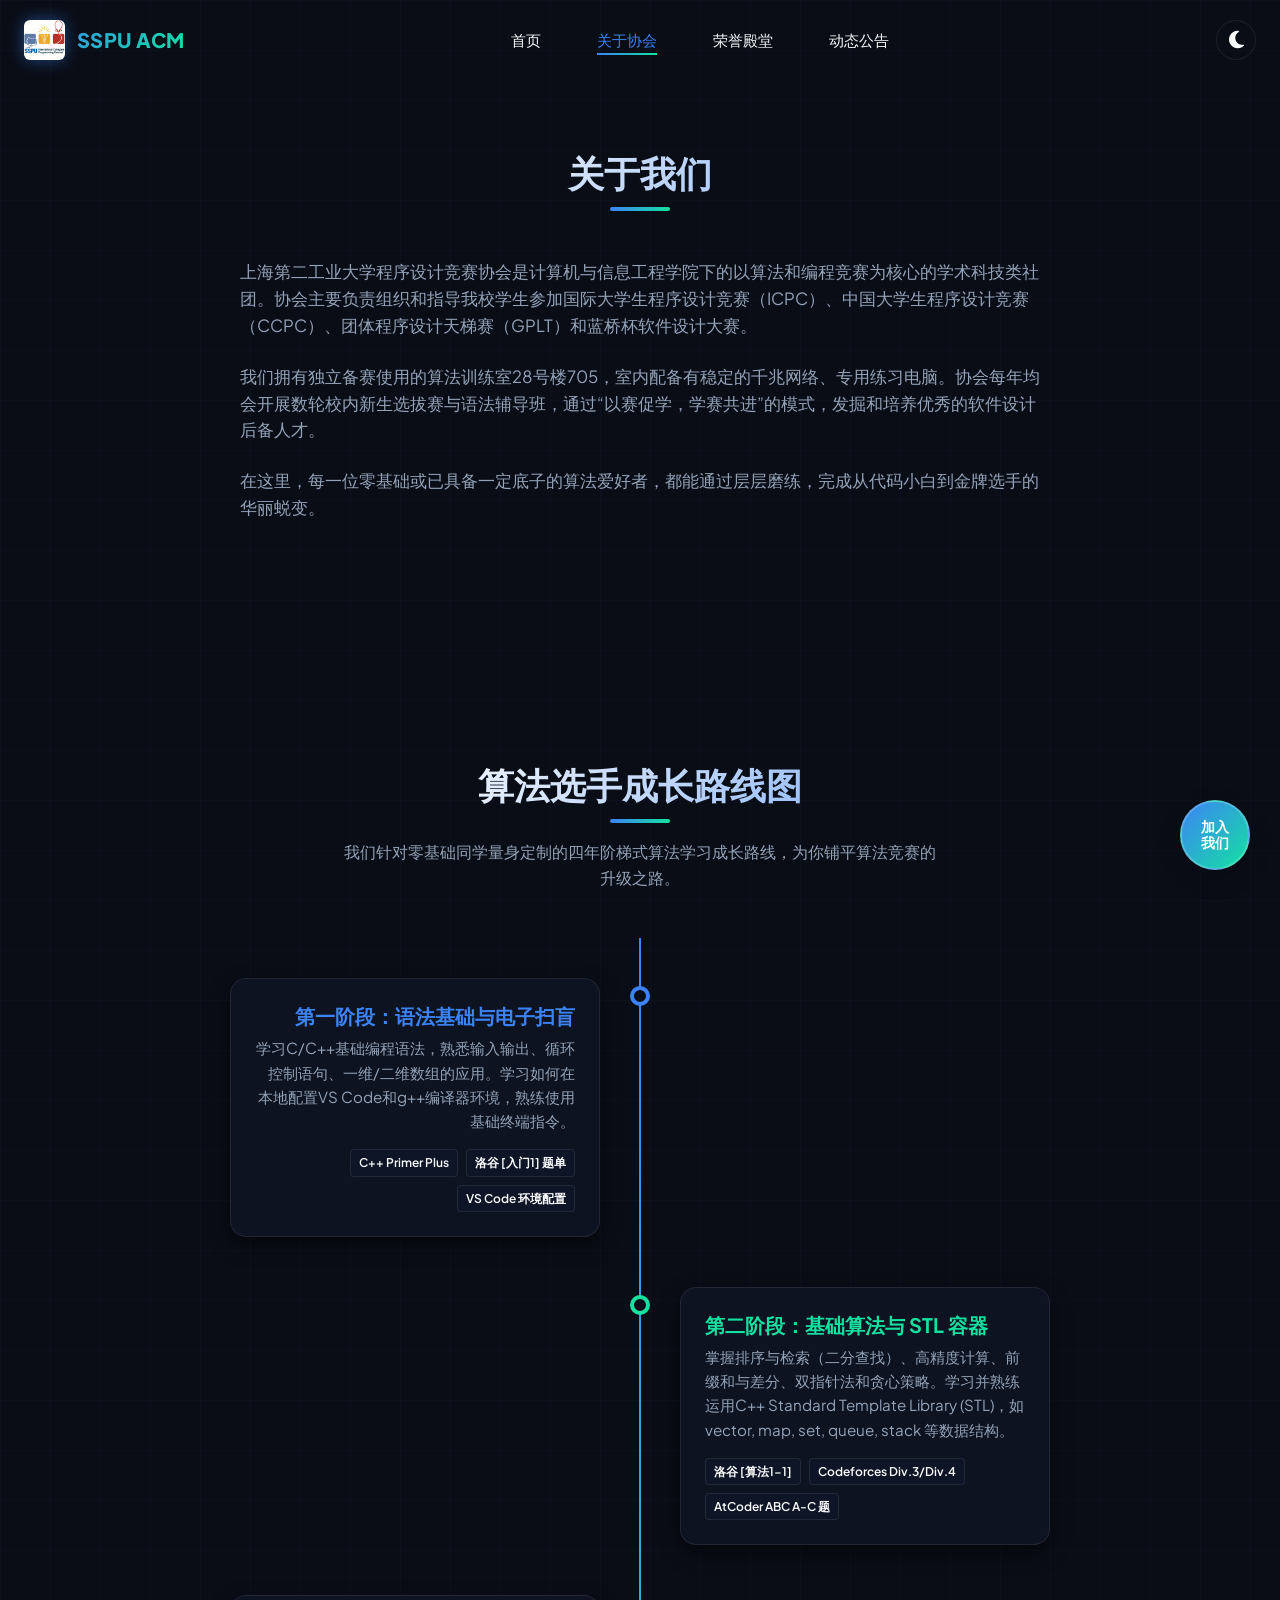
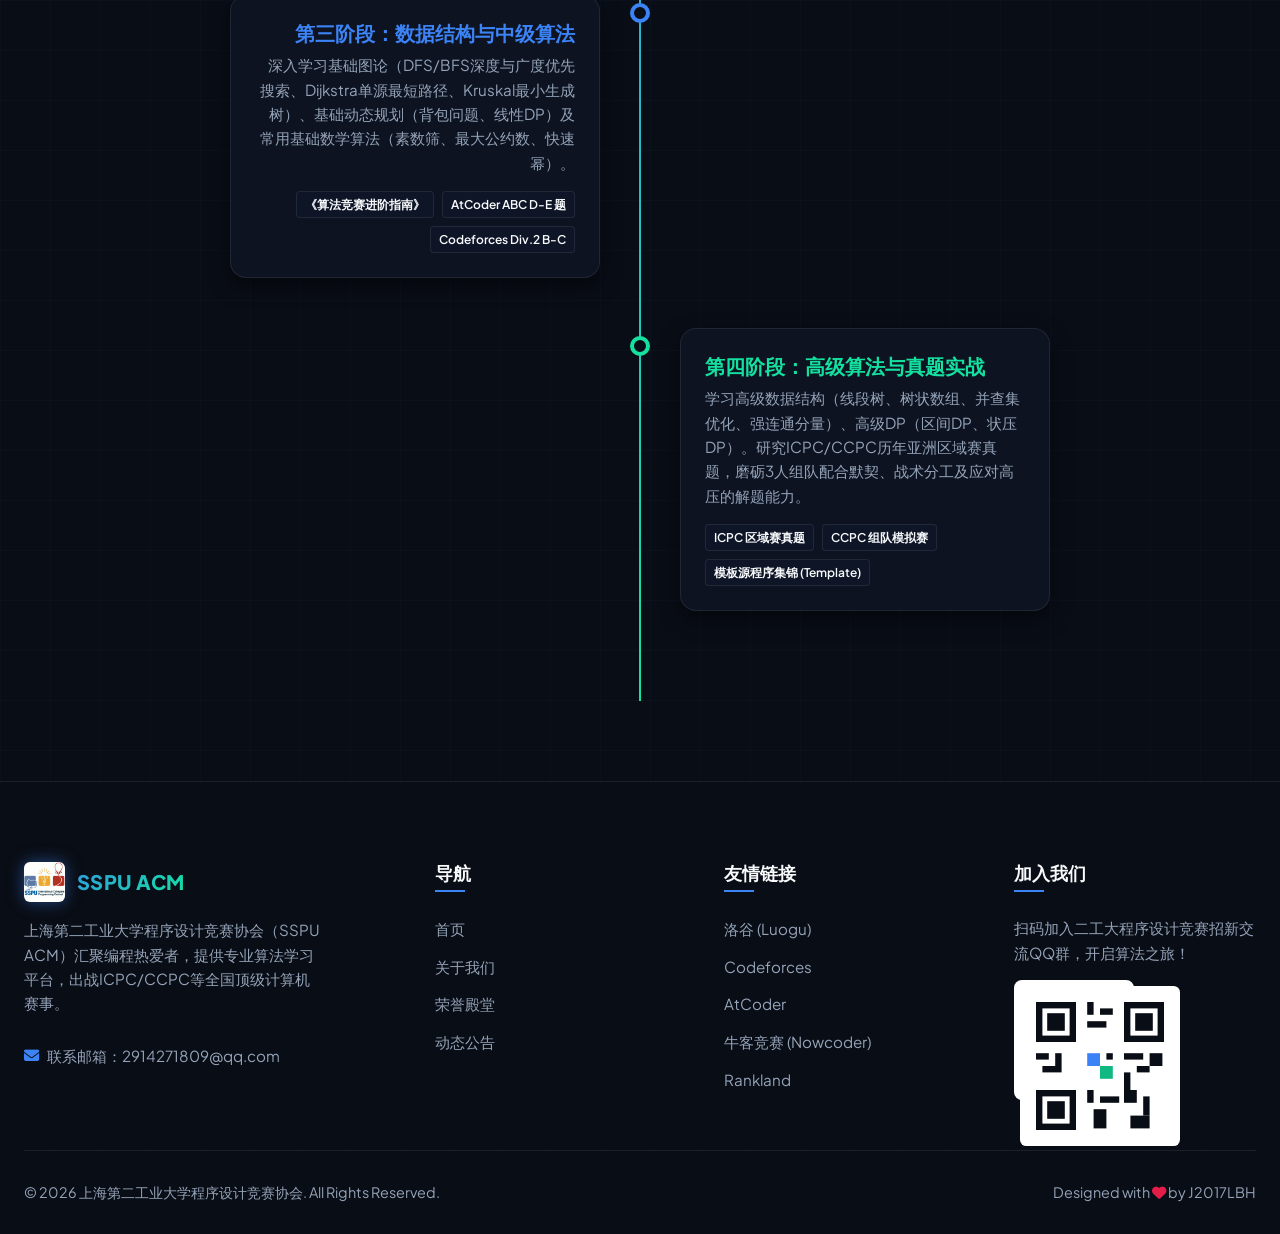
==== about.html @ 91936804 "feat: initial commit of SSPU ACM Website" ====
<!DOCTYPE html>
<html lang="zh-CN" data-theme="dark">
<head>
    <meta charset="UTF-8">
    <meta name="viewport" content="width=device-width, initial-scale=1.0">
    <meta name="description" content="关于上海第二工业大学程序设计竞赛协会 - 了解我们的师资力量、实验室环境和面向零基础新生的算法成长路线图。">
    <title>关于协会 - 上海第二工业大学程序设计竞赛协会</title>
    <!-- Stylesheets -->
    <link rel="stylesheet" href="css/style.css">
    <!-- Font Awesome Icons -->
    <link rel="stylesheet" href="https://cdn.bootcdn.net/ajax/libs/font-awesome/6.4.0/css/all.min.css">
</head>
<body>

    <!-- Header navigation injected by components.js -->
    <div id="header-placeholder"></div>

    <!-- 1. Association Introduction Section -->
    <section class="about-section" id="about-intro">
        <div class="container">
            <h2 class="section-title">关于我们</h2>
            <div class="about-intro-text" style="max-width: 800px; margin: 0 auto 80px; text-align: left;">
                <p>上海第二工业大学程序设计竞赛协会是计算机与信息工程学院下的以算法和编程竞赛为核心的学术科技类社团。协会主要负责组织和指导我校学生参加国际大学生程序设计竞赛（ICPC）、中国大学生程序设计竞赛（CCPC）、团体程序设计天梯赛（GPLT）和蓝桥杯软件设计大赛。</p>
                <p>我们拥有独立备赛使用的算法训练室28号楼705，室内配备有稳定的千兆网络、专用练习电脑。协会每年均会开展数轮校内新生选拔赛与语法辅导班，通过“以赛促学，学赛共进”的模式，发掘和培养优秀的软件设计后备人才。</p>
                <p>在这里，每一位零基础或已具备一定底子的算法爱好者，都能通过层层磨练，完成从代码小白到金牌选手的华丽蜕变。</p>
            </div>
        </div>
    </section>

    <!-- 2. Interactive Learning Roadmap Section -->
    <section class="roadmap-section" id="roadmap">
        <div class="container">
            <h2 class="section-title">算法选手成长路线图</h2>
            <p style="text-align: center; color: var(--text-muted); max-width: 600px; margin: -2rem auto 3rem;">我们针对零基础同学量身定制的四年阶梯式算法学习成长路线，为你铺平算法竞赛的升级之路。</p>
            
            <div class="roadmap-timeline">
                <!-- Stage 1 -->
                <div class="timeline-item">
                    <div class="timeline-dot"></div>
                    <div class="timeline-content">
                        <h3>第一阶段：语法基础与电子扫盲</h3>
                        <p>学习C/C++基础编程语法，熟悉输入输出、循环控制语句、一维/二维数组的应用。学习如何在本地配置VS Code和g++编译器环境，熟练使用基础终端指令。</p>
                        <div class="timeline-resources">
                            <span class="resource-tag">C++ Primer Plus</span>
                            <span class="resource-tag">洛谷 [入门1] 题单</span>
                            <span class="resource-tag">VS Code 环境配置</span>
                        </div>
                    </div>
                </div>
                
                <!-- Stage 2 -->
                <div class="timeline-item">
                    <div class="timeline-dot"></div>
                    <div class="timeline-content">
                        <h3>第二阶段：基础算法与 STL 容器</h3>
                        <p>掌握排序与检索（二分查找）、高精度计算、前缀和与差分、双指针法和贪心策略。学习并熟练运用C++ Standard Template Library (STL)，如 vector, map, set, queue, stack 等数据结构。</p>
                        <div class="timeline-resources">
                            <span class="resource-tag">洛谷 [算法1-1]</span>
                            <span class="resource-tag">Codeforces Div.3/Div.4</span>
                            <span class="resource-tag">AtCoder ABC A-C 题</span>
                        </div>
                    </div>
                </div>
                
                <!-- Stage 3 -->
                <div class="timeline-item">
                    <div class="timeline-dot"></div>
                    <div class="timeline-content">
                        <h3>第三阶段：数据结构与中级算法</h3>
                        <p>深入学习基础图论（DFS/BFS深度与广度优先搜索、Dijkstra单源最短路径、Kruskal最小生成树）、基础动态规划（背包问题、线性DP）及常用基础数学算法（素数筛、最大公约数、快速幂）。</p>
                        <div class="timeline-resources">
                            <span class="resource-tag">《算法竞赛进阶指南》</span>
                            <span class="resource-tag">AtCoder ABC D-E 题</span>
                            <span class="resource-tag">Codeforces Div.2 B-C</span>
                        </div>
                    </div>
                </div>
                
                <!-- Stage 4 -->
                <div class="timeline-item">
                    <div class="timeline-dot"></div>
                    <div class="timeline-content">
                        <h3>第四阶段：高级算法与真题实战</h3>
                        <p>学习高级数据结构（线段树、树状数组、并查集优化、强连通分量）、高级DP（区间DP、状压DP）。研究ICPC/CCPC历年亚洲区域赛真题，磨砺3人组队配合默契、战术分工及应对高压的解题能力。</p>
                        <div class="timeline-resources">
                            <span class="resource-tag">ICPC 区域赛真题</span>
                            <span class="resource-tag">CCPC 组队模拟赛</span>
                            <span class="resource-tag">模板源程序集锦 (Template)</span>
                        </div>
                    </div>
                </div>
            </div>
        </div>
    </section>

    <!-- Footer placeholder injected by components.js -->
    <div id="footer-placeholder"></div>

    <!-- Scripts -->
    <script src="js/components.js"></script>
    <script src="js/main.js"></script>
</body>
</html>
---- css/style.css ----
/* 
 * SSPU Programming Contest Association Design System
 * Author: Antigravity
 * School: Shanghai Second Polytechnic University (上海第二工业大学)
 */

@import url('https://fonts.googleapis.com/css2?family=Outfit:wght@300;400;500;600;700;800&family=Plus+Jakarta+Sans:wght@300;400;500;600;700;800&display=swap');

/* --- Root variables and themes --- */
:root {
    /* Color Palette */
    --sspu-blue-base: 217, 91%, 60%; /* #3b82f6 equivalent HSL */
    --sspu-green-base: 161, 84%, 48%; /* #10b981 equivalent HSL */
    
    --transition-speed: 0.3s;
    --border-radius-sm: 8px;
    --border-radius-md: 16px;
    --border-radius-lg: 24px;
    --max-width: 1280px;

    /* Font Setup */
    --font-primary: 'Plus Jakarta Sans', 'Outfit', -apple-system, BlinkMacSystemFont, 'Segoe UI', Roboto, 'Helvetica Neue', Arial, sans-serif;
}

/* Dark Theme (Default) */
[data-theme="dark"], :root:not([data-theme="light"]) {
    --bg-color: #090d16;
    --bg-grid-color: rgba(59, 130, 246, 0.03);
    --card-bg: rgba(17, 24, 39, 0.7);
    --card-bg-hover: rgba(23, 31, 50, 0.85);
    --navbar-bg: rgba(9, 13, 22, 0.8);
    --text-color: #f8fafc;
    --text-muted: #94a3b8;
    --primary-color: hsl(var(--sspu-blue-base));
    --primary-glow: rgba(59, 130, 246, 0.5);
    --accent-color: hsl(var(--sspu-green-base));
    --accent-glow: rgba(16, 185, 129, 0.4);
    --border-color: rgba(255, 255, 255, 0.08);
    --border-hover: rgba(59, 130, 246, 0.3);
    --shadow-color: rgba(0, 0, 0, 0.5);
    --shadow-glow: 0 0 25px rgba(59, 130, 246, 0.15);
    --input-bg: rgba(15, 23, 42, 0.8);
    --visualizer-bar-bg: #1e293b;
    --visualizer-bar-active: hsl(var(--sspu-green-base));
    --visualizer-bar-compare: #e11d48;
}

/* Light Theme */
[data-theme="light"] {
    --bg-color: #f8fafc;
    --bg-grid-color: rgba(29, 78, 216, 0.02);
    --card-bg: rgba(255, 255, 255, 0.8);
    --card-bg-hover: rgba(255, 255, 255, 0.95);
    --navbar-bg: rgba(248, 250, 252, 0.85);
    --text-color: #0f172a;
    --text-muted: #64748b;
    --primary-color: #1d4ed8; /* Darker SSPU Blue for contrast */
    --primary-glow: rgba(29, 78, 216, 0.2);
    --accent-color: #059669; /* Darker green */
    --accent-glow: rgba(5, 150, 105, 0.25);
    --border-color: rgba(15, 23, 42, 0.08);
    --border-hover: rgba(29, 78, 216, 0.3);
    --shadow-color: rgba(15, 23, 42, 0.06);
    --shadow-glow: 0 15px 30px rgba(29, 78, 216, 0.05);
    --input-bg: #ffffff;
    --visualizer-bar-bg: #e2e8f0;
    --visualizer-bar-active: #059669;
    --visualizer-bar-compare: #dc2626;
}

/* --- Reset & Global styles --- */
* {
    margin: 0;
    padding: 0;
    box-sizing: border-box;
    scroll-behavior: smooth;
}

body {
    background-color: var(--bg-color);
    color: var(--text-color);
    font-family: var(--font-primary);
    line-height: 1.6;
    overflow-x: hidden;
    transition: background-color var(--transition-speed) ease, color var(--transition-speed) ease;
    /* Grid background effect */
    background-image: 
        linear-gradient(var(--bg-grid-color) 1px, transparent 1px),
        linear-gradient(90deg, var(--bg-grid-color) 1px, transparent 1px);
    background-size: 50px 50px;
}

a {
    color: inherit;
    text-decoration: none;
    transition: color var(--transition-speed) ease;
}

img {
    max-width: 100%;
    height: auto;
}

ul {
    list-style: none;
}

.container {
    width: 100%;
    max-width: var(--max-width);
    margin: 0 auto;
    padding: 0 24px;
}

/* --- Typography --- */
h1, h2, h3, h4, h5, h6 {
    font-weight: 700;
    line-height: 1.25;
}

.section-title {
    font-size: 2.25rem;
    text-align: center;
    margin-bottom: 3rem;
    position: relative;
    background: linear-gradient(135deg, var(--text-color) 30%, var(--primary-color));
    -webkit-background-clip: text;
    -webkit-text-fill-color: transparent;
}

.section-title::after {
    content: '';
    display: block;
    width: 60px;
    height: 4px;
    background: linear-gradient(90deg, var(--primary-color), var(--accent-color));
    margin: 0.75rem auto 0;
    border-radius: 2px;
}

/* --- Reusable Components --- */

/* Glassmorphism card */
.glass-card {
    background: var(--card-bg);
    border: 1px solid var(--border-color);
    border-radius: var(--border-radius-md);
    padding: 2rem;
    box-shadow: 0 8px 32px 0 var(--shadow-color);
    backdrop-filter: blur(12px) saturate(180%);
    -webkit-backdrop-filter: blur(12px) saturate(180%);
    transition: transform 0.4s cubic-bezier(0.165, 0.84, 0.44, 1),
                border-color var(--transition-speed) ease,
                box-shadow 0.4s ease;
}

.glass-card:hover {
    transform: translateY(-5px);
    border-color: var(--border-hover);
    box-shadow: var(--shadow-glow);
    background: var(--card-bg-hover);
}

/* Modern Button */
.btn {
    display: inline-flex;
    align-items: center;
    justify-content: center;
    gap: 8px;
    padding: 12px 28px;
    font-size: 1rem;
    font-weight: 600;
    border-radius: var(--border-radius-sm);
    cursor: pointer;
    transition: all var(--transition-speed) cubic-bezier(0.4, 0, 0.2, 1);
    border: none;
    outline: none;
}

.btn-primary {
    background: linear-gradient(135deg, var(--primary-color), #2563eb);
    color: #ffffff;
    box-shadow: 0 4px 15px rgba(59, 130, 246, 0.3);
}

.btn-primary:hover {
    transform: translateY(-2px);
    box-shadow: 0 8px 25px rgba(59, 130, 246, 0.5);
    background: linear-gradient(135deg, #2563eb, #1d4ed8);
}

.btn-secondary {
    background: transparent;
    color: var(--text-color);
    border: 1px solid var(--border-color);
}

.btn-secondary:hover {
    background: rgba(255, 255, 255, 0.05);
    border-color: var(--primary-color);
    transform: translateY(-2px);
}

/* Header & Navbar */
header {
    position: fixed;
    top: 0;
    left: 0;
    width: 100%;
    z-index: 1000;
    transition: all 0.4s ease;
}

.navbar {
    display: flex;
    justify-content: space-between;
    align-items: center;
    padding: 20px 0;
    transition: padding 0.4s ease;
}

header.scrolled {
    background: var(--navbar-bg);
    box-shadow: 0 4px 30px var(--shadow-color);
    backdrop-filter: blur(12px);
    -webkit-backdrop-filter: blur(12px);
    border-bottom: 1px solid var(--border-color);
}

header.scrolled .navbar {
    padding: 12px 0;
}

.logo {
    display: flex;
    align-items: center;
    gap: 12px;
    font-size: 1.25rem;
    font-weight: 800;
    letter-spacing: 0.5px;
    background: linear-gradient(135deg, var(--primary-color), var(--accent-color));
    -webkit-background-clip: text;
    -webkit-text-fill-color: transparent;
}

.logo img {
    height: 40px;
    width: auto;
    filter: drop-shadow(0 0 8px var(--primary-glow));
}

.nav-menu {
    display: flex;
    align-items: center;
    gap: 2rem;
}

.nav-link {
    font-weight: 500;
    font-size: 0.95rem;
    padding: 6px 12px;
    border-radius: var(--border-radius-sm);
    position: relative;
}

.nav-link::after {
    content: '';
    position: absolute;
    bottom: 0;
    left: 12px;
    width: 0;
    height: 2px;
    background: linear-gradient(90deg, var(--primary-color), var(--accent-color));
    transition: width var(--transition-speed) ease;
}

.nav-link:hover, .nav-link.active {
    color: var(--primary-color);
}

.nav-link:hover::after, .nav-link.active::after {
    width: calc(100% - 24px);
}

.nav-actions {
    display: flex;
    align-items: center;
    gap: 1.5rem;
}

/* Theme Toggle Button */
.theme-toggle-btn {
    background: none;
    border: none;
    color: var(--text-color);
    font-size: 1.25rem;
    cursor: pointer;
    width: 40px;
    height: 40px;
    border-radius: 50%;
    display: flex;
    align-items: center;
    justify-content: center;
    border: 1px solid var(--border-color);
    transition: all var(--transition-speed) ease;
}

.theme-toggle-btn:hover {
    border-color: var(--primary-color);
    color: var(--primary-color);
    background: rgba(59, 130, 246, 0.05);
}

.theme-toggle-btn .fa-sun {
    display: none;
}

[data-theme="light"] .theme-toggle-btn .fa-sun {
    display: block;
}

[data-theme="light"] .theme-toggle-btn .fa-moon {
    display: none;
}

/* Mobile Nav Toggle */
.mobile-nav-toggle {
    display: none;
    background: none;
    border: none;
    color: var(--text-color);
    font-size: 1.5rem;
    cursor: pointer;
}

/* Hero Section */
.hero-section {
    padding-top: 160px;
    padding-bottom: 80px;
    min-height: 90vh;
    display: flex;
    align-items: center;
    position: relative;
    overflow: hidden;
}

.hero-grid {
    display: grid;
    grid-template-columns: 1.1fr 0.9fr;
    gap: 4rem;
    align-items: center;
}

.hero-text h1 {
    font-size: 3.5rem;
    font-weight: 800;
    line-height: 1.15;
    margin-bottom: 1.5rem;
}

.hero-text h1 span {
    background: linear-gradient(135deg, var(--primary-color), var(--accent-color));
    -webkit-background-clip: text;
    -webkit-text-fill-color: transparent;
}

.hero-text p {
    font-size: 1.15rem;
    color: var(--text-muted);
    margin-bottom: 2.5rem;
    max-width: 550px;
}

.hero-cta {
    display: flex;
    gap: 1rem;
}

.hero-media {
    position: relative;
    display: flex;
    justify-content: center;
    align-items: center;
}

.hero-image-wrapper {
    position: relative;
    width: 100%;
    max-width: 480px;
    height: 480px;
    border-radius: var(--border-radius-lg);
    overflow: hidden;
    border: 1px solid var(--border-color);
    box-shadow: 0 20px 50px var(--shadow-color);
}

/* Slideshow */
.slideshow-container {
    width: 100%;
    height: 100%;
    position: relative;
}

.slide {
    display: none;
    width: 100%;
    height: 100%;
}

.slide img {
    width: 100%;
    height: 100%;
    object-fit: cover;
}

.fade {
    animation-name: fadeEffect;
    animation-duration: 1.5s;
}

@keyframes fadeEffect {
    from { opacity: 0.4 }
    to { opacity: 1 }
}

.dots-container {
    position: absolute;
    bottom: 20px;
    left: 50%;
    transform: translateX(-50%);
    display: flex;
    gap: 8px;
    z-index: 10;
}

.dot {
    cursor: pointer;
    height: 10px;
    width: 10px;
    background-color: rgba(255, 255, 255, 0.4);
    border-radius: 50%;
    display: inline-block;
    transition: background-color 0.6s ease, transform 0.3s ease;
}

.dot.active, .dot:hover {
    background-color: #ffffff;
    transform: scale(1.2);
}

/* Floating Code Snippets */
.floating-code {
    position: absolute;
    background: rgba(15, 23, 42, 0.85);
    border: 1px solid var(--border-color);
    border-radius: var(--border-radius-sm);
    padding: 12px 18px;
    font-family: 'Courier New', Courier, monospace;
    font-size: 0.85rem;
    color: var(--accent-color);
    box-shadow: 0 10px 30px rgba(0, 0, 0, 0.3);
    pointer-events: none;
    backdrop-filter: blur(8px);
    z-index: 20;
    transition: transform 0.1s ease-out; /* Smooth movement on mouse move */
}

.floating-code-1 {
    top: 10%;
    right: -10%;
    animation: floatAnim 6s ease-in-out infinite;
}

.floating-code-2 {
    bottom: 15%;
    left: -10%;
    color: var(--primary-color);
    animation: floatAnim 8s ease-in-out infinite 1s;
}

.floating-code-3 {
    bottom: -5%;
    right: 15%;
    color: #e11d48;
    animation: floatAnim 7s ease-in-out infinite 2s;
}

@keyframes floatAnim {
    0%, 100% { transform: translateY(0); }
    50% { transform: translateY(-15px); }
}

/* Stats Section */
.stats-section {
    padding: 60px 0;
    position: relative;
    z-index: 10;
}

.stats-grid {
    display: grid;
    grid-template-columns: repeat(3, 1fr);
    gap: 2rem;
}

.stat-card {
    text-align: center;
    padding: 2.5rem 1.5rem;
}

.stat-card i {
    font-size: 2rem;
    color: var(--primary-color);
    margin-bottom: 1rem;
    filter: drop-shadow(0 0 8px var(--primary-glow));
}

.stat-number {
    font-size: 3rem;
    font-weight: 800;
    margin-bottom: 0.5rem;
    background: linear-gradient(135deg, var(--text-color), var(--primary-color));
    -webkit-background-clip: text;
    -webkit-text-fill-color: transparent;
}

.stat-label {
    font-size: 0.95rem;
    color: var(--text-muted);
    font-weight: 500;
    text-transform: uppercase;
    letter-spacing: 1px;
}

/* Mission / Core Features Section */
.mission-section {
    padding: 100px 0;
}

.mission-grid {
    display: grid;
    grid-template-columns: repeat(3, 1fr);
    gap: 2.5rem;
}

.mission-card {
    position: relative;
    overflow: hidden;
}

.mission-icon {
    width: 60px;
    height: 60px;
    border-radius: var(--border-radius-sm);
    background: rgba(59, 130, 246, 0.1);
    color: var(--primary-color);
    display: flex;
    align-items: center;
    justify-content: center;
    font-size: 1.5rem;
    margin-bottom: 1.5rem;
    border: 1px solid rgba(59, 130, 246, 0.2);
}

.mission-card:nth-child(2) .mission-icon {
    background: rgba(16, 185, 129, 0.1);
    color: var(--accent-color);
    border-color: rgba(16, 185, 129, 0.2);
}

.mission-card:nth-child(3) .mission-icon {
    background: rgba(239, 68, 68, 0.1);
    color: #ef4444;
    border-color: rgba(239, 68, 68, 0.2);
}

.mission-card h3 {
    font-size: 1.35rem;
    margin-bottom: 1rem;
}

.mission-card p {
    color: var(--text-muted);
}

/* Algorithm Visualizer Playground */
.playground-section {
    padding: 80px 0;
}

.playground-container {
    display: grid;
    grid-template-columns: 1fr 380px;
    gap: 2.5rem;
    background: var(--card-bg);
    border: 1px solid var(--border-color);
    border-radius: var(--border-radius-lg);
    overflow: hidden;
    box-shadow: 0 20px 40px var(--shadow-color);
}

.visualizer-pane {
    padding: 2.5rem;
    display: flex;
    flex-direction: column;
}

.visualizer-header {
    display: flex;
    justify-content: space-between;
    align-items: center;
    margin-bottom: 2rem;
}

.visualizer-title h3 {
    font-size: 1.5rem;
    margin-bottom: 0.25rem;
}

.visualizer-title p {
    font-size: 0.9rem;
    color: var(--text-muted);
}

.visualizer-controls {
    display: flex;
    gap: 10px;
}

.control-btn {
    background: var(--input-bg);
    border: 1px solid var(--border-color);
    color: var(--text-color);
    padding: 8px 16px;
    border-radius: var(--border-radius-sm);
    cursor: pointer;
    font-weight: 600;
    font-size: 0.85rem;
    transition: all var(--transition-speed) ease;
    display: flex;
    align-items: center;
    gap: 6px;
}

.control-btn:hover {
    border-color: var(--primary-color);
    background: var(--primary-glow);
}

.control-btn.active {
    background: var(--primary-color);
    color: #ffffff;
    border-color: var(--primary-color);
}

.visualizer-canvas-wrapper {
    flex-grow: 1;
    min-height: 280px;
    background: rgba(0, 0, 0, 0.2);
    border-radius: var(--border-radius-sm);
    border: 1px solid var(--border-color);
    display: flex;
    align-items: flex-end;
    justify-content: space-evenly;
    padding: 24px;
    position: relative;
}

.visualizer-bar {
    background-color: var(--visualizer-bar-bg);
    border-radius: 4px 4px 0 0;
    transition: height 0.1s ease, background-color var(--transition-speed) ease;
    width: 6%;
    text-align: center;
    color: var(--text-muted);
    font-size: 0.75rem;
    font-weight: 700;
    display: flex;
    align-items: flex-end;
    justify-content: center;
    padding-bottom: 8px;
}

.visualizer-bar.active {
    background-color: var(--visualizer-bar-active) !important;
    box-shadow: 0 0 10px var(--accent-glow);
}

.visualizer-bar.comparing {
    background-color: var(--visualizer-bar-compare) !important;
}

.visualizer-settings {
    margin-top: 1.5rem;
    display: flex;
    justify-content: space-between;
    align-items: center;
}

.settings-group {
    display: flex;
    align-items: center;
    gap: 12px;
    font-size: 0.9rem;
    color: var(--text-muted);
}

.settings-group label {
    font-weight: 500;
}

.settings-group input[type="range"] {
    appearance: none;
    -webkit-appearance: none;
    width: 120px;
    height: 4px;
    border-radius: 2px;
    background: var(--border-color);
    outline: none;
}

.settings-group input[type="range"]::-webkit-slider-thumb {
    -webkit-appearance: none;
    width: 16px;
    height: 16px;
    border-radius: 50%;
    background: var(--primary-color);
    cursor: pointer;
    box-shadow: 0 0 8px var(--primary-glow);
    transition: transform var(--transition-speed) ease;
}

.settings-group input[type="range"]::-webkit-slider-thumb:hover {
    transform: scale(1.2);
}

/* Code Tracking Pane */
.code-pane {
    background: rgba(15, 23, 42, 0.6);
    border-left: 1px solid var(--border-color);
    padding: 2.5rem;
    display: flex;
    flex-direction: column;
}

.code-pane h4 {
    font-size: 1.15rem;
    margin-bottom: 1.5rem;
    color: var(--text-color);
    border-bottom: 1px solid var(--border-color);
    padding-bottom: 0.5rem;
}

.code-block {
    font-family: 'Courier New', Courier, monospace;
    font-size: 0.85rem;
    line-height: 1.7;
    margin-bottom: 1.5rem;
    color: var(--text-muted);
    flex-grow: 1;
}

.code-line {
    padding: 2px 8px;
    border-radius: 4px;
    transition: all 0.15s ease;
}

.code-line.highlight {
    background: rgba(16, 185, 129, 0.15);
    color: var(--accent-color);
    border-left: 3px solid var(--accent-color);
    padding-left: 5px;
}

.code-explanation {
    font-size: 0.85rem;
    color: var(--text-muted);
    background: rgba(0, 0, 0, 0.2);
    padding: 12px;
    border-radius: var(--border-radius-sm);
    border: 1px solid var(--border-color);
}

/* Competition Section */
.competition-section {
    padding: 100px 0;
}

.competition-grid {
    display: grid;
    grid-template-columns: repeat(2, 1fr);
    gap: 2.5rem;
}

.competition-card {
    display: flex;
    gap: 1.5rem;
}

.comp-badge {
    width: 80px;
    height: 80px;
    border-radius: var(--border-radius-md);
    background: var(--input-bg);
    border: 1px solid var(--border-color);
    display: flex;
    align-items: center;
    justify-content: center;
    flex-shrink: 0;
    box-shadow: 0 4px 10px rgba(0, 0, 0, 0.1);
}

.comp-badge img {
    width: 70%;
    height: 70%;
    object-fit: contain;
    filter: drop-shadow(0 2px 5px rgba(0, 0, 0, 0.2));
}

.comp-info {
    flex-grow: 1;
}

.comp-info h3 {
    font-size: 1.25rem;
    margin-bottom: 0.5rem;
    display: flex;
    align-items: center;
    gap: 10px;
}

.comp-info h3 span {
    font-size: 0.75rem;
    font-weight: 600;
    padding: 2px 8px;
    border-radius: 12px;
    background: rgba(59, 130, 246, 0.1);
    color: var(--primary-color);
    border: 1px solid rgba(59, 130, 246, 0.15);
}

.comp-info p {
    color: var(--text-muted);
    font-size: 0.95rem;
    margin-bottom: 0.75rem;
}

.comp-links {
    display: flex;
    gap: 15px;
    font-size: 0.85rem;
    font-weight: 600;
    color: var(--primary-color);
}

.comp-links a:hover {
    color: var(--accent-color);
    text-decoration: underline;
}

/* News Section */
.news-section {
    padding: 80px 0;
}

.news-grid {
    display: grid;
    grid-template-columns: repeat(3, 1fr);
    gap: 2rem;
}

.news-card {
    display: flex;
    flex-direction: column;
    height: 100%;
}

.news-meta {
    display: flex;
    justify-content: space-between;
    font-size: 0.8rem;
    color: var(--text-muted);
    margin-bottom: 0.75rem;
}

.news-tag {
    font-weight: 700;
    color: var(--primary-color);
    text-transform: uppercase;
}

.news-card h3 {
    font-size: 1.25rem;
    margin-bottom: 0.75rem;
    line-height: 1.35;
}

.news-card p {
    color: var(--text-muted);
    font-size: 0.95rem;
    margin-bottom: 1.5rem;
    flex-grow: 1;
}

.news-readmore {
    font-size: 0.9rem;
    font-weight: 600;
    color: var(--primary-color);
    display: flex;
    align-items: center;
    gap: 6px;
    align-self: flex-start;
}

.news-readmore:hover {
    color: var(--accent-color);
}

.news-readmore i {
    transition: transform var(--transition-speed) ease;
}

.news-readmore:hover i {
    transform: translateX(4px);
}

/* Footer Section */
footer {
    background: var(--navbar-bg);
    border-top: 1px solid var(--border-color);
    padding: 80px 0 30px;
    position: relative;
    z-index: 10;
}

.footer-grid {
    display: grid;
    grid-template-columns: 1.5fr repeat(3, 1fr);
    gap: 3rem;
    margin-bottom: 50px;
}

.footer-brand {
    display: flex;
    flex-direction: column;
    gap: 1rem;
}

.footer-brand .logo {
    align-self: flex-start;
}

.footer-brand p {
    color: var(--text-muted);
    font-size: 0.95rem;
    max-width: 300px;
}

.footer-col h4 {
    font-size: 1.1rem;
    margin-bottom: 1.5rem;
    position: relative;
}

.footer-col h4::after {
    content: '';
    display: block;
    width: 30px;
    height: 2px;
    background: var(--primary-color);
    margin-top: 6px;
}

.footer-col ul {
    display: flex;
    flex-direction: column;
    gap: 12px;
}

.footer-col a {
    color: var(--text-muted);
    font-size: 0.95rem;
}

.footer-col a:hover {
    color: var(--primary-color);
    padding-left: 4px;
}

.social-links {
    display: flex;
    gap: 12px;
}

.social-btn {
    width: 40px;
    height: 40px;
    border-radius: 50%;
    background: var(--input-bg);
    border: 1px solid var(--border-color);
    color: var(--text-muted);
    display: flex;
    align-items: center;
    justify-content: center;
    font-size: 1.1rem;
    transition: all var(--transition-speed) ease;
}

.social-btn:hover {
    color: #ffffff;
    background: var(--primary-color);
    border-color: var(--primary-color);
    transform: translateY(-2px);
    box-shadow: 0 5px 15px rgba(59, 130, 246, 0.3);
}

.footer-bottom {
    display: flex;
    justify-content: space-between;
    align-items: center;
    padding-top: 30px;
    border-top: 1px solid var(--border-color);
    font-size: 0.9rem;
    color: var(--text-muted);
}

/* Floating Join Us button */
.floating-join {
    position: fixed;
    bottom: 30px;
    right: 30px;
    width: 70px;
    height: 70px;
    background: linear-gradient(135deg, var(--primary-color), var(--accent-color));
    color: #ffffff;
    border-radius: 50%;
    display: flex;
    flex-direction: column;
    align-items: center;
    justify-content: center;
    font-size: 0.85rem;
    font-weight: 700;
    box-shadow: 0 8px 24px rgba(0, 0, 0, 0.2);
    cursor: pointer;
    z-index: 999;
    border: 2px solid rgba(255, 255, 255, 0.2);
    transition: transform 0.3s cubic-bezier(0.175, 0.885, 0.32, 1.275), box-shadow 0.3s ease;
    text-align: center;
    line-height: 1.2;
}

.floating-join:hover {
    transform: scale(1.1);
    box-shadow: 0 12px 30px rgba(59, 130, 246, 0.4);
}

.floating-join .join-qrcode-popup {
    position: absolute;
    bottom: 85px;
    right: 0;
    width: 220px;
    background: var(--card-bg);
    border: 1px solid var(--border-color);
    border-radius: var(--border-radius-md);
    padding: 20px;
    box-shadow: 0 15px 35px var(--shadow-color);
    backdrop-filter: blur(16px);
    opacity: 0;
    visibility: hidden;
    transform: translateY(15px);
    transition: all 0.3s cubic-bezier(0.165, 0.84, 0.44, 1);
    color: var(--text-color);
}

.floating-join:hover .join-qrcode-popup {
    opacity: 1;
    visibility: visible;
    transform: translateY(0);
}

.join-qrcode-popup svg, .join-qrcode-popup img {
    width: 100%;
    height: auto;
    border-radius: var(--border-radius-sm);
    margin-bottom: 12px;
    background: #ffffff;
    padding: 8px;
    border: 1px solid var(--border-color);
}

.join-qrcode-popup p {
    font-size: 0.85rem;
    font-weight: 600;
    margin: 0;
}

.join-qrcode-popup span {
    font-size: 0.75rem;
    color: var(--text-muted);
}


/* --- ABOUT PAGE SPECIFIC STYLES --- */
.about-section {
    padding-top: 150px;
    padding-bottom: 80px;
}

.about-intro-grid {
    display: grid;
    grid-template-columns: 1fr 1fr;
    gap: 4rem;
    align-items: center;
    margin-bottom: 80px;
}

.about-intro-text p {
    color: var(--text-muted);
    font-size: 1.05rem;
    margin-bottom: 1.5rem;
}

.about-intro-visual {
    position: relative;
    border: 1px solid var(--border-color);
    border-radius: var(--border-radius-lg);
    overflow: hidden;
    aspect-ratio: 16/10;
    background: var(--card-bg);
    display: flex;
    justify-content: center;
    align-items: center;
    box-shadow: 0 15px 30px var(--shadow-color);
}

.about-intro-visual i {
    font-size: 6rem;
    background: linear-gradient(135deg, var(--primary-color), var(--accent-color));
    -webkit-background-clip: text;
    -webkit-text-fill-color: transparent;
    filter: drop-shadow(0 0 15px var(--primary-glow));
    animation: pulse-glow 2s infinite alternate;
}

@keyframes pulse-glow {
    0% { transform: scale(1); filter: drop-shadow(0 0 10px var(--primary-glow)); }
    100% { transform: scale(1.05); filter: drop-shadow(0 0 25px var(--primary-glow)); }
}

/* Learning Roadmap Timeline */
.roadmap-section {
    padding: 80px 0;
}

.roadmap-timeline {
    position: relative;
    max-width: 900px;
    margin: 0 auto;
    padding: 40px 0;
}

.roadmap-timeline::before {
    content: '';
    position: absolute;
    top: 0;
    bottom: 0;
    left: 50%;
    width: 2px;
    background: linear-gradient(180deg, var(--primary-color), var(--accent-color));
    transform: translateX(-50%);
}

.timeline-item {
    position: relative;
    width: 50%;
    padding: 0 40px;
    margin-bottom: 50px;
}

.timeline-item:nth-child(odd) {
    left: 0;
    text-align: right;
}

.timeline-item:nth-child(even) {
    left: 50%;
    text-align: left;
}

.timeline-dot {
    position: absolute;
    top: 8px;
    width: 20px;
    height: 20px;
    border-radius: 50%;
    background: var(--bg-color);
    border: 4px solid var(--primary-color);
    z-index: 10;
}

.timeline-item:nth-child(odd) .timeline-dot {
    right: -10px;
}

.timeline-item:nth-child(even) .timeline-dot {
    left: -10px;
    border-color: var(--accent-color);
}

.timeline-content {
    background: var(--card-bg);
    border: 1px solid var(--border-color);
    border-radius: var(--border-radius-md);
    padding: 1.5rem;
    box-shadow: 0 8px 20px var(--shadow-color);
    backdrop-filter: blur(8px);
}

.timeline-content h3 {
    font-size: 1.25rem;
    margin-bottom: 0.5rem;
    color: var(--primary-color);
}

.timeline-item:nth-child(even) .timeline-content h3 {
    color: var(--accent-color);
}

.timeline-content p {
    font-size: 0.95rem;
    color: var(--text-muted);
    margin-bottom: 1rem;
}

.timeline-resources {
    display: flex;
    flex-wrap: wrap;
    gap: 8px;
    justify-content: flex-end;
}

.timeline-item:nth-child(even) .timeline-resources {
    justify-content: flex-start;
}

.resource-tag {
    font-size: 0.75rem;
    font-weight: 600;
    padding: 3px 8px;
    border-radius: 4px;
    background: var(--input-bg);
    border: 1px solid var(--border-color);
}


/* --- HALL OF FAME STYLES --- */
.fame-section {
    padding-top: 60px;
    padding-bottom: 80px;
}

.awards-showcase {
    margin-bottom: 80px;
}

.awards-grid {
    display: grid;
    grid-template-columns: repeat(3, 1fr);
    gap: 2.5rem;
}

.award-card {
    text-align: center;
    padding: 3rem 2rem;
}

.award-card .trophy-icon {
    font-size: 4rem;
    margin-bottom: 1.5rem;
    display: inline-block;
}

.award-card.gold .trophy-icon {
    color: #f59e0b;
    filter: drop-shadow(0 0 12px rgba(245, 158, 11, 0.4));
}

.award-card.silver .trophy-icon {
    color: #94a3b8;
    filter: drop-shadow(0 0 12px rgba(148, 163, 184, 0.4));
}

.award-card.bronze .trophy-icon {
    color: #b45309;
    filter: drop-shadow(0 0 12px rgba(180, 83, 9, 0.4));
}

.award-card h3 {
    font-size: 1.5rem;
    margin-bottom: 0.5rem;
}

.award-card h4 {
    font-size: 2.5rem;
    font-weight: 800;
    margin-bottom: 1rem;
}

.award-card p {
    font-size: 0.95rem;
    color: var(--text-muted);
}

.alumni-grid {
    display: grid;
    grid-template-columns: repeat(4, 1fr);
    gap: 2rem;
}

.alumni-card {
    text-align: center;
}

.alumni-avatar {
    width: 100px;
    height: 100px;
    border-radius: 50%;
    background: var(--input-bg);
    border: 2px solid var(--border-color);
    margin: 0 auto 1.5rem;
    display: flex;
    align-items: center;
    justify-content: center;
    font-size: 2.5rem;
    color: var(--text-muted);
    overflow: hidden;
    position: relative;
    box-shadow: 0 8px 15px rgba(0, 0, 0, 0.1);
}

.alumni-avatar i {
    position: absolute;
    bottom: 0;
    transform: translateY(5px);
}

.alumni-card h3 {
    font-size: 1.2rem;
    margin-bottom: 0.25rem;
}

.alumni-title {
    font-size: 0.85rem;
    color: var(--primary-color);
    font-weight: 600;
    margin-bottom: 0.75rem;
}

.alumni-dest {
    font-size: 0.85rem;
    font-weight: 700;
    padding: 4px 12px;
    border-radius: 12px;
    background: rgba(16, 185, 129, 0.1);
    color: var(--accent-color);
    display: inline-block;
}


/* --- NEWS PAGE STYLES --- */
.news-page-section {
    padding-top: 150px;
    padding-bottom: 80px;
}

.news-filters {
    display: flex;
    justify-content: center;
    gap: 12px;
    margin-bottom: 3rem;
}

.filter-btn {
    background: var(--card-bg);
    border: 1px solid var(--border-color);
    color: var(--text-color);
    padding: 10px 24px;
    border-radius: var(--border-radius-sm);
    cursor: pointer;
    font-weight: 600;
    transition: all var(--transition-speed) ease;
}

.filter-btn:hover, .filter-btn.active {
    background: var(--primary-color);
    color: #ffffff;
    border-color: var(--primary-color);
    box-shadow: 0 4px 12px rgba(59, 130, 246, 0.3);
}


/* --- RESPONSIVE DESIGN --- */
@media (max-width: 1024px) {
    .hero-grid {
        grid-template-columns: 1fr;
        gap: 3rem;
        text-align: center;
    }
    
    .hero-text p {
        margin-left: auto;
        margin-right: auto;
    }
    
    .hero-cta {
        justify-content: center;
    }
    
    .hero-image-wrapper {
        max-width: 400px;
        height: 400px;
    }
    
    .stats-grid {
        grid-template-columns: repeat(2, 1fr);
    }
    
    .mission-grid {
        grid-template-columns: 1fr;
        gap: 2rem;
    }
    
    .playground-container {
        grid-template-columns: 1fr;
    }
    
    .code-pane {
        border-left: none;
        border-top: 1px solid var(--border-color);
    }
    
    .competition-grid {
        grid-template-columns: 1fr;
    }
    
    .news-grid {
        grid-template-columns: repeat(2, 1fr);
    }
    
    .about-intro-grid {
        grid-template-columns: 1fr;
        gap: 2.5rem;
    }
    
    .awards-grid {
        grid-template-columns: repeat(2, 1fr);
    }
    
    .alumni-grid {
        grid-template-columns: repeat(2, 1fr);
    }

    .highlight-awards-grid {
        grid-template-columns: repeat(2, 1fr);
        gap: 2rem;
    }
}

@media (max-width: 768px) {
    .nav-menu {
        position: fixed;
        top: 80px;
        left: -100%;
        width: 100%;
        height: calc(100vh - 80px);
        background: var(--bg-color);
        flex-direction: column;
        align-items: center;
        padding-top: 3rem;
        gap: 2rem;
        transition: left 0.4s cubic-bezier(0.165, 0.84, 0.44, 1);
        border-top: 1px solid var(--border-color);
        z-index: 999;
    }
    
    .nav-menu.active {
        left: 0;
    }
    
    .mobile-nav-toggle {
        display: block;
    }
    
    .hero-text h1 {
        font-size: 2.5rem;
    }
    
    .stats-grid {
        grid-template-columns: 1fr;
    }
    
    .news-grid {
        grid-template-columns: 1fr;
    }
    
    .footer-grid {
        grid-template-columns: 1fr;
        gap: 2rem;
    }
    
    .footer-bottom {
        flex-direction: column;
        gap: 15px;
        text-align: center;
    }
    
    .roadmap-timeline::before {
        left: 24px;
    }
    
    .timeline-item {
        width: 100%;
        padding-left: 54px;
        padding-right: 0;
        text-align: left !important;
    }
    
    .timeline-item:nth-child(even) {
        left: 0;
    }
    
    .timeline-dot {
        left: 14px !important;
    }
    
    .timeline-resources {
        justify-content: flex-start !important;
    }
    
    .awards-grid {
        grid-template-columns: 1fr;
    }
    
    .alumni-grid {
        grid-template-columns: 1fr;
    }

    .highlight-awards-section {
        padding-top: 120px;
        padding-bottom: 40px;
    }
    
    .highlight-awards-grid {
        grid-template-columns: 1fr;
        gap: 1.5rem;
    }
}

/* --- HIGHLIGHT AWARDS STYLES --- */
.highlight-awards-section {
    padding-top: 150px;
    padding-bottom: 60px;
}

.highlight-awards-grid {
    display: grid;
    grid-template-columns: repeat(3, 1fr);
    gap: 2.5rem;
    margin-top: 2rem;
}

.highlight-award-card {
    padding: 0 !important;
    display: flex;
    flex-direction: column;
    overflow: hidden;
    height: 100%;
}

.highlight-award-img-wrapper {
    position: relative;
    width: 100%;
    aspect-ratio: 16 / 10;
    overflow: hidden;
    border-bottom: 1px solid var(--border-color);
}

.highlight-award-img {
    width: 100%;
    height: 100%;
    object-fit: cover;
    transition: transform 0.6s cubic-bezier(0.165, 0.84, 0.44, 1);
}

.highlight-award-card:hover .highlight-award-img {
    transform: scale(1.05);
}

.highlight-award-content {
    padding: 1.75rem;
    display: flex;
    flex-direction: column;
    gap: 0.75rem;
    flex-grow: 1;
}

.highlight-award-badge {
    align-self: flex-start;
    font-size: 0.75rem;
    font-weight: 700;
    padding: 4px 10px;
    border-radius: 6px;
    display: flex;
    align-items: center;
    gap: 6px;
    letter-spacing: 0.5px;
}

/* Badge colors matching themes */
/* Bronze medal: Orange/Bronze theme */
.badge-bronze {
    background: rgba(245, 158, 11, 0.12);
    color: #f59e0b;
    border: 1px solid rgba(245, 158, 11, 0.25);
}
[data-theme="light"] .badge-bronze {
    background: rgba(180, 83, 9, 0.08);
    color: #b45309;
    border: 1px solid rgba(180, 83, 9, 0.18);
}

/* Invitational participation: Blue theme */
.badge-invitational {
    background: rgba(59, 130, 246, 0.12);
    color: #60a5fa;
    border: 1px solid rgba(59, 130, 246, 0.25);
}
[data-theme="light"] .badge-invitational {
    background: rgba(29, 78, 216, 0.08);
    color: #1d4ed8;
    border: 1px solid rgba(29, 78, 216, 0.18);
}

/* Silver medal: Slate/Silver theme */
.badge-silver {
    background: rgba(148, 163, 184, 0.15);
    color: #cbd5e1;
    border: 1px solid rgba(148, 163, 184, 0.3);
}
[data-theme="light"] .badge-silver {
    background: rgba(71, 85, 105, 0.08);
    color: #475569;
    border: 1px solid rgba(71, 85, 105, 0.18);
}

/* Invitational Bronze medal: Amber/Red-Orange theme */
.badge-bronze-inv {
    background: rgba(249, 115, 22, 0.12);
    color: #fb923c;
    border: 1px solid rgba(249, 115, 22, 0.25);
}
[data-theme="light"] .badge-bronze-inv {
    background: rgba(234, 88, 12, 0.08);
    color: #c2410c;
    border: 1px solid rgba(234, 88, 12, 0.18);
}

/* Badge container for multiple badges */
.highlight-award-badges {
    display: flex;
    flex-wrap: wrap;
    gap: 0.5rem;
}

/* Fastest Solver / First to Solve: Gold/Yellow theme */
.badge-first-solve {
    background: rgba(234, 179, 8, 0.15);
    color: #facc15;
    border: 1px solid rgba(234, 179, 8, 0.3);
}
[data-theme="light"] .badge-first-solve {
    background: rgba(202, 138, 4, 0.08);
    color: #a16207;
    border: 1px solid rgba(202, 138, 4, 0.18);
}

/* Honorable Mention / 荣誉奖: Slate/Muted theme */
.badge-honorable {
    background: rgba(148, 163, 184, 0.12);
    color: #94a3b8;
    border: 1px solid rgba(148, 163, 184, 0.25);
}
[data-theme="light"] .badge-honorable {
    background: rgba(100, 116, 139, 0.08);
    color: #64748b;
    border: 1px solid rgba(100, 116, 139, 0.18);
}

.highlight-award-card h3 {
    font-size: 1.25rem;
    font-weight: 700;
    line-height: 1.4;
    color: var(--text-color);
}

.highlight-award-desc {
    font-size: 0.9rem;
    color: var(--text-muted);
    line-height: 1.6;
    flex-grow: 1;
}

.highlight-award-meta {
    display: flex;
    justify-content: space-between;
    font-size: 0.8rem;
    color: var(--text-muted);
    border-top: 1px solid var(--border-color);
    padding-top: 0.75rem;
    margin-top: 0.5rem;
}

.highlight-award-meta span {
    display: flex;
    align-items: center;
    gap: 6px;
}

/* Alumni Github Button */
.alumni-github-btn {
    display: inline-flex;
    align-items: center;
    gap: 8px;
    padding: 6px 16px;
    border-radius: var(--border-radius-sm);
    font-size: 0.85rem;
    font-weight: 600;
    border: 1px solid var(--border-color);
    color: var(--text-color);
    background: rgba(255, 255, 255, 0.03);
    transition: all var(--transition-speed) ease;
    margin-top: 15px;
}

.alumni-github-btn:hover {
    border-color: var(--primary-color);
    background: rgba(59, 130, 246, 0.08);
    transform: translateY(-2px);
    box-shadow: 0 5px 15px rgba(59, 130, 246, 0.2);
    color: var(--primary-color);
}

/* Alumni Codeforces Button */
.alumni-codeforces-btn {
    display: inline-flex;
    align-items: center;
    gap: 8px;
    padding: 6px 16px;
    border-radius: var(--border-radius-sm);
    font-size: 0.85rem;
    font-weight: 600;
    border: 1px solid var(--border-color);
    color: var(--text-color);
    background: rgba(255, 255, 255, 0.03);
    transition: all var(--transition-speed) ease;
    margin-top: 15px;
}

.alumni-codeforces-btn:hover {
    border-color: #ef4444;
    background: rgba(239, 68, 68, 0.08);
    transform: translateY(-2px);
    box-shadow: 0 5px 15px rgba(239, 68, 68, 0.25);
    color: #ef4444;
}
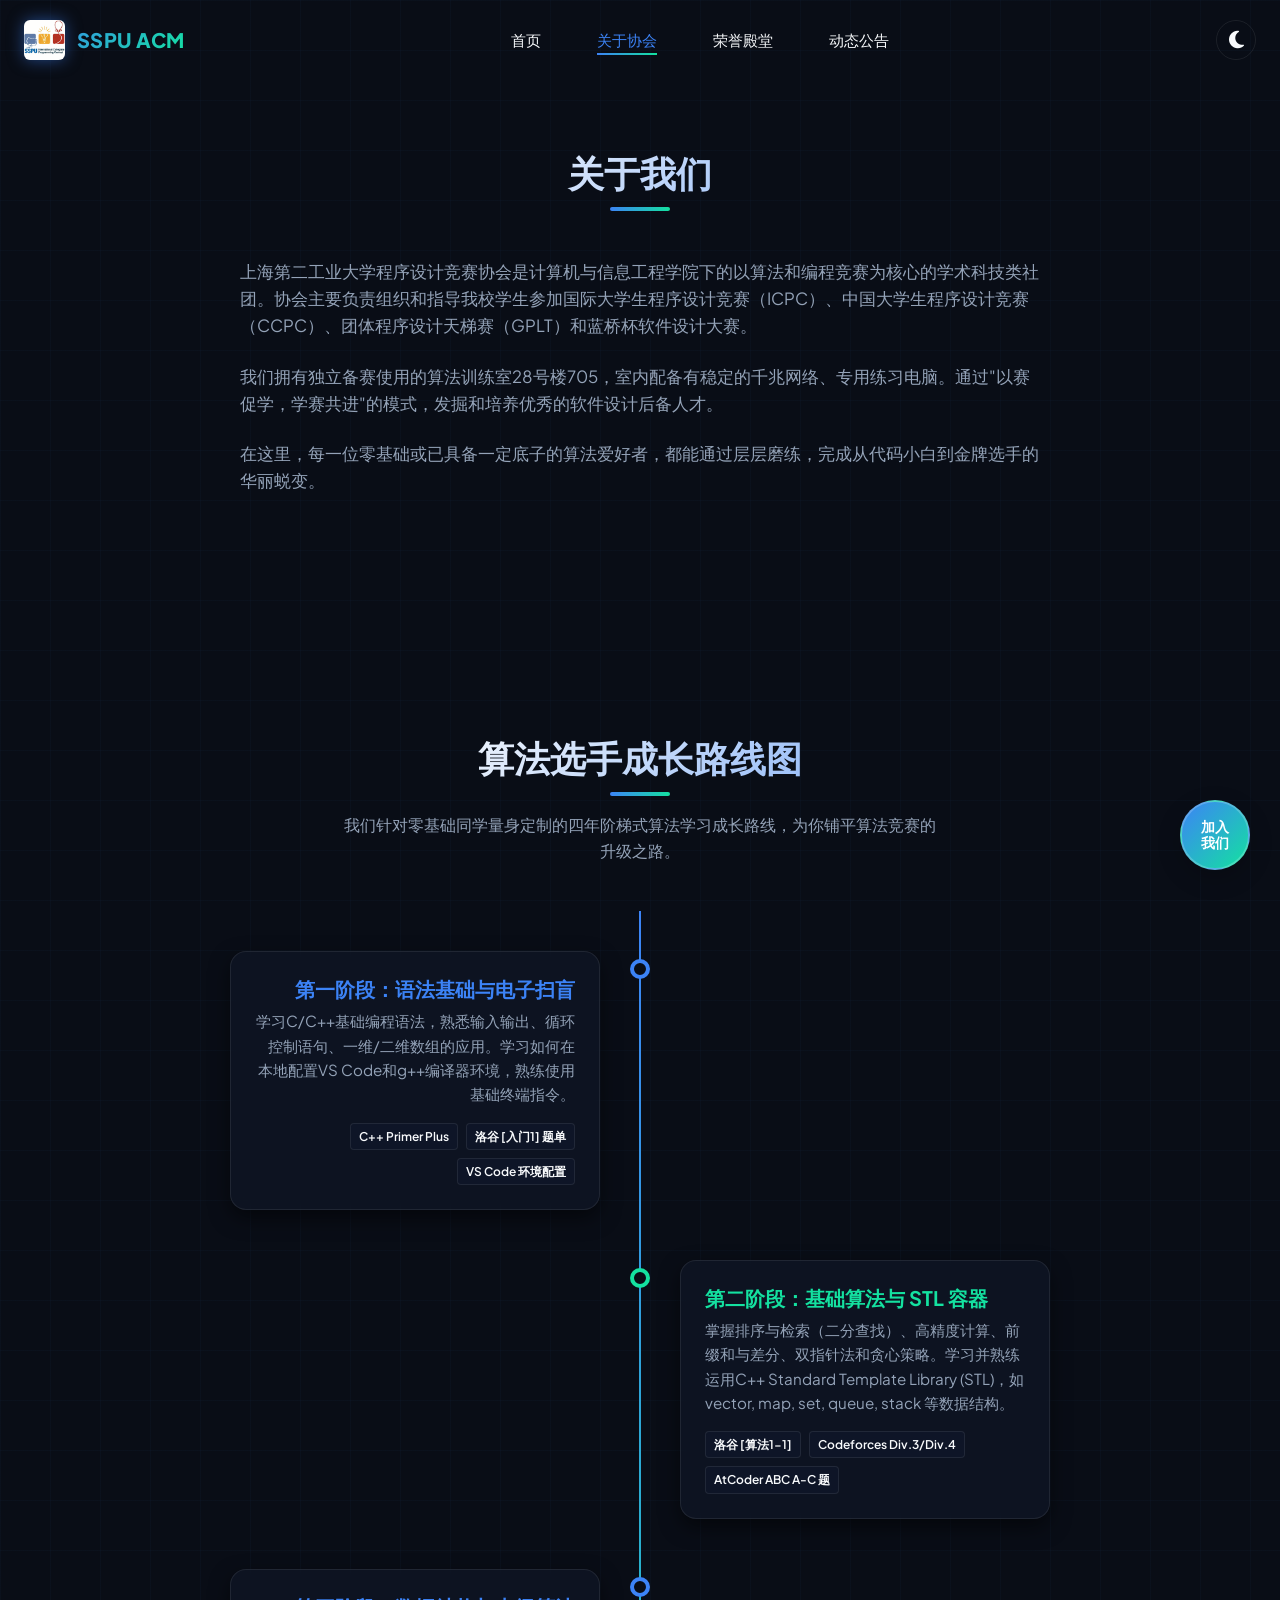
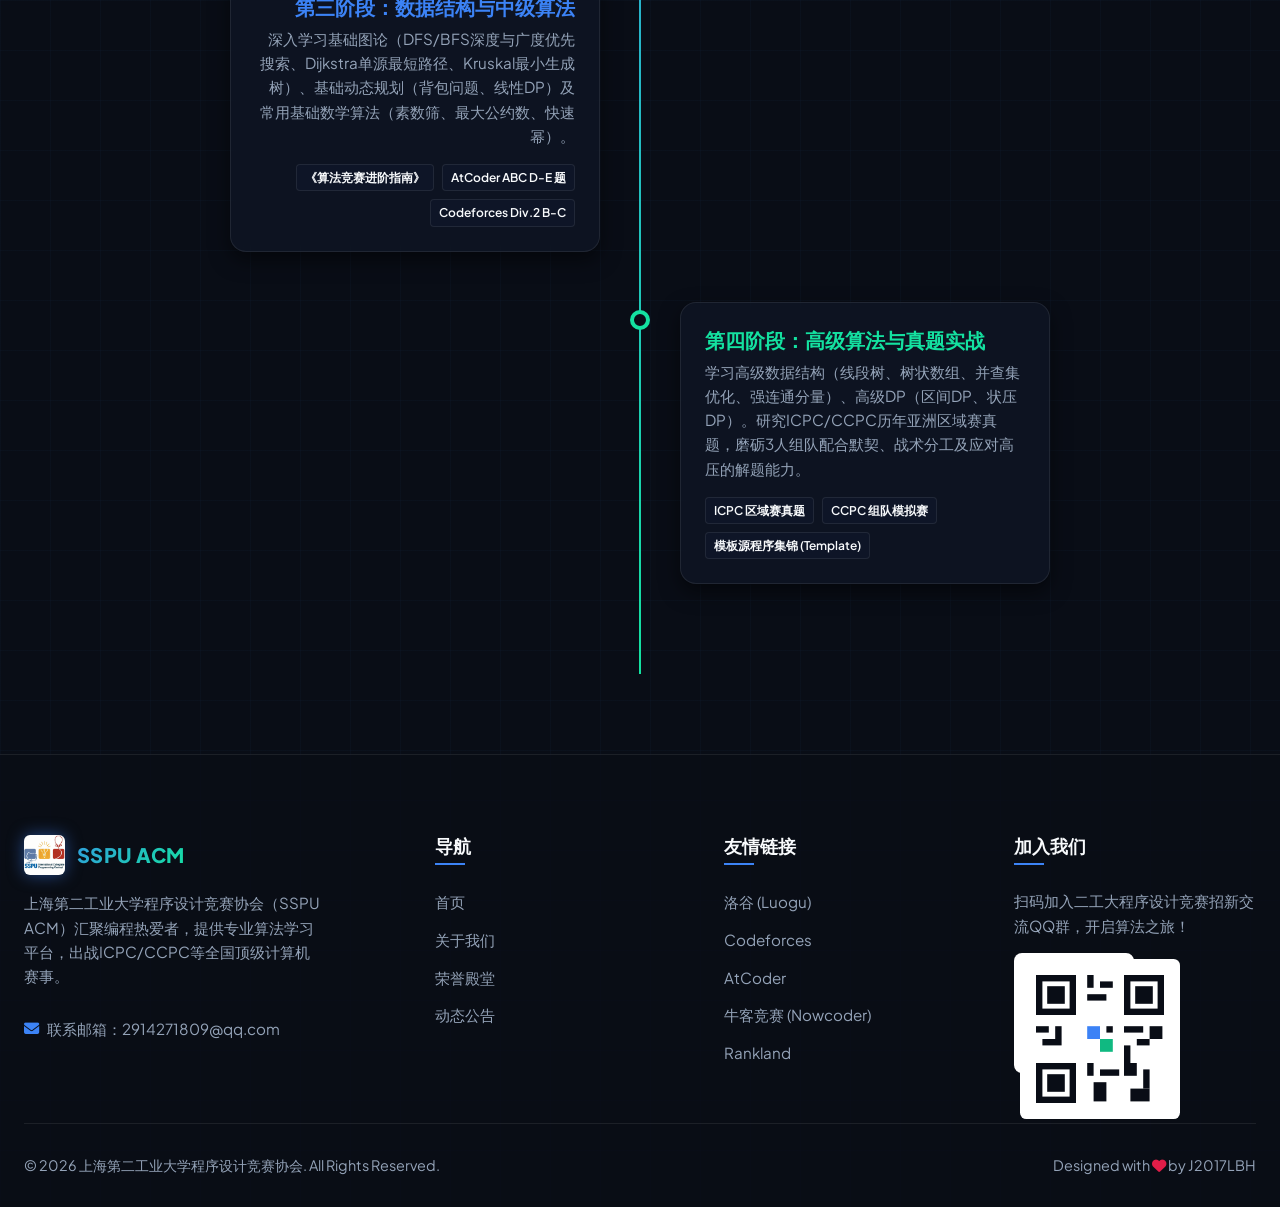
==== commit 762c104c: "update mobile version" ====
--- a/about.html
+++ b/about.html
@@ -21,7 +21,7 @@
             <h2 class="section-title">关于我们</h2>
             <div class="about-intro-text" style="max-width: 800px; margin: 0 auto 80px; text-align: left;">
                 <p>上海第二工业大学程序设计竞赛协会是计算机与信息工程学院下的以算法和编程竞赛为核心的学术科技类社团。协会主要负责组织和指导我校学生参加国际大学生程序设计竞赛（ICPC）、中国大学生程序设计竞赛（CCPC）、团体程序设计天梯赛（GPLT）和蓝桥杯软件设计大赛。</p>
-                <p>我们拥有独立备赛使用的算法训练室28号楼705，室内配备有稳定的千兆网络、专用练习电脑。协会每年均会开展数轮校内新生选拔赛与语法辅导班，通过“以赛促学，学赛共进”的模式，发掘和培养优秀的软件设计后备人才。</p>
+                <p>我们拥有独立备赛使用的算法训练室28号楼705，室内配备有稳定的千兆网络、专用练习电脑。通过"以赛促学，学赛共进"的模式，发掘和培养优秀的软件设计后备人才。</p>
                 <p>在这里，每一位零基础或已具备一定底子的算法爱好者，都能通过层层磨练，完成从代码小白到金牌选手的华丽蜕变。</p>
             </div>
         </div>
--- a/css/style.css
+++ b/css/style.css
@@ -461,26 +461,25 @@
     box-shadow: 0 10px 30px rgba(0, 0, 0, 0.3);
     pointer-events: none;
     backdrop-filter: blur(8px);
-    z-index: 20;
-    transition: transform 0.1s ease-out; /* Smooth movement on mouse move */
+    z-index: 1;
 }
 
 .floating-code-1 {
-    top: 10%;
-    right: -10%;
+    top: 5%;
+    right: -15%;
     animation: floatAnim 6s ease-in-out infinite;
 }
 
 .floating-code-2 {
-    bottom: 15%;
-    left: -10%;
+    bottom: 20%;
+    left: -15%;
     color: var(--primary-color);
     animation: floatAnim 8s ease-in-out infinite 1s;
 }
 
 .floating-code-3 {
-    bottom: -5%;
-    right: 15%;
+    bottom: -10%;
+    right: 10%;
     color: #e11d48;
     animation: floatAnim 7s ease-in-out infinite 2s;
 }
@@ -1400,6 +1399,216 @@
 }
 
 
+/* --- HIGHLIGHT AWARDS STYLES --- */
+.highlight-awards-section {
+    padding-top: 150px;
+    padding-bottom: 60px;
+}
+
+.highlight-awards-grid {
+    display: grid;
+    grid-template-columns: repeat(3, 1fr);
+    gap: 2.5rem;
+    margin-top: 2rem;
+}
+
+.highlight-award-card {
+    padding: 0 !important;
+    display: flex;
+    flex-direction: column;
+    overflow: hidden;
+    height: 100%;
+}
+
+.highlight-award-img-wrapper {
+    position: relative;
+    width: 100%;
+    aspect-ratio: 16 / 10;
+    overflow: hidden;
+    border-bottom: 1px solid var(--border-color);
+}
+
+.highlight-award-img {
+    width: 100%;
+    height: 100%;
+    object-fit: cover;
+    transition: transform 0.6s cubic-bezier(0.165, 0.84, 0.44, 1);
+}
+
+.highlight-award-card:hover .highlight-award-img {
+    transform: scale(1.05);
+}
+
+.highlight-award-content {
+    padding: 1.75rem;
+    display: flex;
+    flex-direction: column;
+    gap: 0.75rem;
+    flex-grow: 1;
+}
+
+.highlight-award-badge {
+    align-self: flex-start;
+    font-size: 0.75rem;
+    font-weight: 700;
+    padding: 4px 10px;
+    border-radius: 6px;
+    display: flex;
+    align-items: center;
+    gap: 6px;
+    letter-spacing: 0.5px;
+}
+
+.badge-bronze {
+    background: rgba(245, 158, 11, 0.12);
+    color: #f59e0b;
+    border: 1px solid rgba(245, 158, 11, 0.25);
+}
+[data-theme="light"] .badge-bronze {
+    background: rgba(180, 83, 9, 0.08);
+    color: #b45309;
+    border: 1px solid rgba(180, 83, 9, 0.18);
+}
+
+.badge-invitational {
+    background: rgba(59, 130, 246, 0.12);
+    color: #60a5fa;
+    border: 1px solid rgba(59, 130, 246, 0.25);
+}
+[data-theme="light"] .badge-invitational {
+    background: rgba(29, 78, 216, 0.08);
+    color: #1d4ed8;
+    border: 1px solid rgba(29, 78, 216, 0.18);
+}
+
+.badge-silver {
+    background: rgba(148, 163, 184, 0.15);
+    color: #cbd5e1;
+    border: 1px solid rgba(148, 163, 184, 0.3);
+}
+[data-theme="light"] .badge-silver {
+    background: rgba(71, 85, 105, 0.08);
+    color: #475569;
+    border: 1px solid rgba(71, 85, 105, 0.18);
+}
+
+.badge-bronze-inv {
+    background: rgba(249, 115, 22, 0.12);
+    color: #fb923c;
+    border: 1px solid rgba(249, 115, 22, 0.25);
+}
+[data-theme="light"] .badge-bronze-inv {
+    background: rgba(234, 88, 12, 0.08);
+    color: #c2410c;
+    border: 1px solid rgba(234, 88, 12, 0.18);
+}
+
+.highlight-award-badges {
+    display: flex;
+    flex-wrap: wrap;
+    gap: 0.5rem;
+}
+
+.badge-first-solve {
+    background: rgba(234, 179, 8, 0.15);
+    color: #facc15;
+    border: 1px solid rgba(234, 179, 8, 0.3);
+}
+[data-theme="light"] .badge-first-solve {
+    background: rgba(202, 138, 4, 0.08);
+    color: #a16207;
+    border: 1px solid rgba(202, 138, 4, 0.18);
+}
+
+.badge-honorable {
+    background: rgba(148, 163, 184, 0.12);
+    color: #94a3b8;
+    border: 1px solid rgba(148, 163, 184, 0.25);
+}
+[data-theme="light"] .badge-honorable {
+    background: rgba(100, 116, 139, 0.08);
+    color: #64748b;
+    border: 1px solid rgba(100, 116, 139, 0.18);
+}
+
+.highlight-award-card h3 {
+    font-size: 1.25rem;
+    font-weight: 700;
+    line-height: 1.4;
+    color: var(--text-color);
+}
+
+.highlight-award-desc {
+    font-size: 0.9rem;
+    color: var(--text-muted);
+    line-height: 1.6;
+    flex-grow: 1;
+}
+
+.highlight-award-meta {
+    display: flex;
+    justify-content: space-between;
+    font-size: 0.8rem;
+    color: var(--text-muted);
+    border-top: 1px solid var(--border-color);
+    padding-top: 0.75rem;
+    margin-top: 0.5rem;
+}
+
+.highlight-award-meta span {
+    display: flex;
+    align-items: center;
+    gap: 6px;
+}
+
+/* Alumni Github Button */
+.alumni-github-btn {
+    display: inline-flex;
+    align-items: center;
+    gap: 8px;
+    padding: 6px 16px;
+    border-radius: var(--border-radius-sm);
+    font-size: 0.85rem;
+    font-weight: 600;
+    border: 1px solid var(--border-color);
+    color: var(--text-color);
+    background: rgba(255, 255, 255, 0.03);
+    transition: all var(--transition-speed) ease;
+    margin-top: 15px;
+}
+
+.alumni-github-btn:hover {
+    border-color: var(--primary-color);
+    background: rgba(59, 130, 246, 0.08);
+    transform: translateY(-2px);
+    box-shadow: 0 5px 15px rgba(59, 130, 246, 0.2);
+    color: var(--primary-color);
+}
+
+/* Alumni Codeforces Button */
+.alumni-codeforces-btn {
+    display: inline-flex;
+    align-items: center;
+    gap: 8px;
+    padding: 6px 16px;
+    border-radius: var(--border-radius-sm);
+    font-size: 0.85rem;
+    font-weight: 600;
+    border: 1px solid var(--border-color);
+    color: var(--text-color);
+    background: rgba(255, 255, 255, 0.03);
+    transition: all var(--transition-speed) ease;
+    margin-top: 15px;
+}
+
+.alumni-codeforces-btn:hover {
+    border-color: #ef4444;
+    background: rgba(239, 68, 68, 0.08);
+    transform: translateY(-2px);
+    box-shadow: 0 5px 15px rgba(239, 68, 68, 0.25);
+    color: #ef4444;
+}
+
 /* --- RESPONSIVE DESIGN --- */
 @media (max-width: 1024px) {
     .hero-grid {
@@ -1421,6 +1630,10 @@
         max-width: 400px;
         height: 400px;
     }
+
+    .floating-code {
+        display: none;
+    }
     
     .stats-grid {
         grid-template-columns: repeat(2, 1fr);
@@ -1462,8 +1675,25 @@
     }
 
     .highlight-awards-grid {
-        grid-template-columns: repeat(2, 1fr);
-        gap: 2rem;
+        grid-template-columns: 1fr;
+        gap: 1.5rem;
+    }
+
+    .highlight-award-card {
+        flex-direction: row !important;
+        height: auto;
+    }
+
+    .highlight-award-img-wrapper {
+        width: 30%;
+        min-width: 30%;
+        aspect-ratio: unset;
+        border-bottom: none;
+        border-right: 1px solid var(--border-color);
+    }
+
+    .highlight-award-content {
+        width: 70%;
     }
 }
 
@@ -1547,230 +1777,167 @@
     }
 
     .highlight-awards-section {
-        padding-top: 120px;
-        padding-bottom: 40px;
-    }
-    
+        padding-top: 110px;
+        padding-bottom: 30px;
+    }
+
+    /* Horizontal card layout on mobile */
     .highlight-awards-grid {
         grid-template-columns: 1fr;
+        gap: 1rem;
+    }
+
+    .highlight-award-img-wrapper {
+        width: 25%;
+        min-width: 25%;
+    }
+
+    .highlight-award-content {
+        width: 75%;
+    }
+
+    .highlight-award-desc {
+        font-size: 0.72rem;
+        line-height: 1.45;
+        display: -webkit-box;
+        -webkit-line-clamp: 2;
+        -webkit-box-orient: vertical;
+        overflow: hidden;
+    }
+
+    .highlight-award-badge {
+        font-size: 0.6rem;
+        padding: 2px 6px;
+    }
+
+    .highlight-award-meta {
+        font-size: 0.65rem;
+        gap: 3px;
+        padding-top: 0.4rem;
+        margin-top: 0.2rem;
+    }
+
+    /* --- ALUMNI CARD MOBILE FIXES (768px) --- */
+
+    .alumni-card p {
+        white-space: normal !important;
+        font-size: 0.75rem !important;
+        padding-left: 6px !important;
+        line-height: 1.8 !important;
+    }
+
+    .alumni-card h3 {
+        font-size: 1.05rem;
+        line-height: 1.6;
+    }
+
+    .alumni-card h3 span {
+        display: block !important;
+        margin-left: 0 !important;
+        margin-top: 6px;
+        font-size: 0.7rem !important;
+    }
+
+    .alumni-card.glass-card {
+        padding: 1.5rem 1.2rem !important;
+    }
+
+    .alumni-avatar {
+        width: 80px;
+        height: 80px;
+        margin-bottom: 1rem;
+    }
+
+    .alumni-title {
+        font-size: 0.8rem;
+        margin-bottom: 10px !important;
+    }
+
+    .alumni-codeforces-btn,
+    .alumni-github-btn {
+        font-size: 0.78rem;
+        padding: 5px 12px;
+        margin-top: 10px !important;
+    }
+
+    .roadmap-section {
+        padding: 50px 0 !important;
+    }
+
+    .section-title {
+        font-size: 1.8rem;
+    }
+}
+
+/* --- EXTRA SMALL DEVICES (480px and below) --- */
+@media (max-width: 480px) {
+    .highlight-awards-section {
+        padding-top: 95px;
+        padding-bottom: 20px;
+    }
+
+    .highlight-award-img-wrapper {
+        width: 22%;
+        min-width: 22%;
+    }
+
+    .highlight-award-content {
+        width: 78%;
+    }
+
+    .highlight-award-card h3 {
+        font-size: 0.82rem;
+    }
+
+    .highlight-award-desc {
+        font-size: 0.68rem;
+        -webkit-line-clamp: 2;
+    }
+
+    .highlight-award-badge {
+        font-size: 0.55rem;
+        padding: 2px 5px;
+    }
+
+    .highlight-award-meta {
+        font-size: 0.6rem;
+    }
+
+    /* Alumni cards extra-small adjustments */
+    .alumni-card.glass-card {
+        padding: 1.2rem 1rem !important;
+        max-width: 100% !important;
+    }
+
+    .alumni-card h3 {
+        font-size: 0.95rem;
+    }
+
+    .alumni-card h3 span {
+        font-size: 0.65rem !important;
+        padding: 2px 6px !important;
+    }
+
+    .alumni-card p {
+        font-size: 0.72rem !important;
+        line-height: 1.7 !important;
+    }
+
+    .alumni-avatar {
+        width: 70px;
+        height: 70px;
+    }
+
+    .alumni-grid {
+        gap: 1.2rem !important;
+    }
+
+    .section-title {
+        font-size: 1.5rem;
+    }
+
+    .footer-grid {
         gap: 1.5rem;
     }
 }
 
-/* --- HIGHLIGHT AWARDS STYLES --- */
-.highlight-awards-section {
-    padding-top: 150px;
-    padding-bottom: 60px;
-}
-
-.highlight-awards-grid {
-    display: grid;
-    grid-template-columns: repeat(3, 1fr);
-    gap: 2.5rem;
-    margin-top: 2rem;
-}
-
-.highlight-award-card {
-    padding: 0 !important;
-    display: flex;
-    flex-direction: column;
-    overflow: hidden;
-    height: 100%;
-}
-
-.highlight-award-img-wrapper {
-    position: relative;
-    width: 100%;
-    aspect-ratio: 16 / 10;
-    overflow: hidden;
-    border-bottom: 1px solid var(--border-color);
-}
-
-.highlight-award-img {
-    width: 100%;
-    height: 100%;
-    object-fit: cover;
-    transition: transform 0.6s cubic-bezier(0.165, 0.84, 0.44, 1);
-}
-
-.highlight-award-card:hover .highlight-award-img {
-    transform: scale(1.05);
-}
-
-.highlight-award-content {
-    padding: 1.75rem;
-    display: flex;
-    flex-direction: column;
-    gap: 0.75rem;
-    flex-grow: 1;
-}
-
-.highlight-award-badge {
-    align-self: flex-start;
-    font-size: 0.75rem;
-    font-weight: 700;
-    padding: 4px 10px;
-    border-radius: 6px;
-    display: flex;
-    align-items: center;
-    gap: 6px;
-    letter-spacing: 0.5px;
-}
-
-/* Badge colors matching themes */
-/* Bronze medal: Orange/Bronze theme */
-.badge-bronze {
-    background: rgba(245, 158, 11, 0.12);
-    color: #f59e0b;
-    border: 1px solid rgba(245, 158, 11, 0.25);
-}
-[data-theme="light"] .badge-bronze {
-    background: rgba(180, 83, 9, 0.08);
-    color: #b45309;
-    border: 1px solid rgba(180, 83, 9, 0.18);
-}
-
-/* Invitational participation: Blue theme */
-.badge-invitational {
-    background: rgba(59, 130, 246, 0.12);
-    color: #60a5fa;
-    border: 1px solid rgba(59, 130, 246, 0.25);
-}
-[data-theme="light"] .badge-invitational {
-    background: rgba(29, 78, 216, 0.08);
-    color: #1d4ed8;
-    border: 1px solid rgba(29, 78, 216, 0.18);
-}
-
-/* Silver medal: Slate/Silver theme */
-.badge-silver {
-    background: rgba(148, 163, 184, 0.15);
-    color: #cbd5e1;
-    border: 1px solid rgba(148, 163, 184, 0.3);
-}
-[data-theme="light"] .badge-silver {
-    background: rgba(71, 85, 105, 0.08);
-    color: #475569;
-    border: 1px solid rgba(71, 85, 105, 0.18);
-}
-
-/* Invitational Bronze medal: Amber/Red-Orange theme */
-.badge-bronze-inv {
-    background: rgba(249, 115, 22, 0.12);
-    color: #fb923c;
-    border: 1px solid rgba(249, 115, 22, 0.25);
-}
-[data-theme="light"] .badge-bronze-inv {
-    background: rgba(234, 88, 12, 0.08);
-    color: #c2410c;
-    border: 1px solid rgba(234, 88, 12, 0.18);
-}
-
-/* Badge container for multiple badges */
-.highlight-award-badges {
-    display: flex;
-    flex-wrap: wrap;
-    gap: 0.5rem;
-}
-
-/* Fastest Solver / First to Solve: Gold/Yellow theme */
-.badge-first-solve {
-    background: rgba(234, 179, 8, 0.15);
-    color: #facc15;
-    border: 1px solid rgba(234, 179, 8, 0.3);
-}
-[data-theme="light"] .badge-first-solve {
-    background: rgba(202, 138, 4, 0.08);
-    color: #a16207;
-    border: 1px solid rgba(202, 138, 4, 0.18);
-}
-
-/* Honorable Mention / 荣誉奖: Slate/Muted theme */
-.badge-honorable {
-    background: rgba(148, 163, 184, 0.12);
-    color: #94a3b8;
-    border: 1px solid rgba(148, 163, 184, 0.25);
-}
-[data-theme="light"] .badge-honorable {
-    background: rgba(100, 116, 139, 0.08);
-    color: #64748b;
-    border: 1px solid rgba(100, 116, 139, 0.18);
-}
-
-.highlight-award-card h3 {
-    font-size: 1.25rem;
-    font-weight: 700;
-    line-height: 1.4;
-    color: var(--text-color);
-}
-
-.highlight-award-desc {
-    font-size: 0.9rem;
-    color: var(--text-muted);
-    line-height: 1.6;
-    flex-grow: 1;
-}
-
-.highlight-award-meta {
-    display: flex;
-    justify-content: space-between;
-    font-size: 0.8rem;
-    color: var(--text-muted);
-    border-top: 1px solid var(--border-color);
-    padding-top: 0.75rem;
-    margin-top: 0.5rem;
-}
-
-.highlight-award-meta span {
-    display: flex;
-    align-items: center;
-    gap: 6px;
-}
-
-/* Alumni Github Button */
-.alumni-github-btn {
-    display: inline-flex;
-    align-items: center;
-    gap: 8px;
-    padding: 6px 16px;
-    border-radius: var(--border-radius-sm);
-    font-size: 0.85rem;
-    font-weight: 600;
-    border: 1px solid var(--border-color);
-    color: var(--text-color);
-    background: rgba(255, 255, 255, 0.03);
-    transition: all var(--transition-speed) ease;
-    margin-top: 15px;
-}
-
-.alumni-github-btn:hover {
-    border-color: var(--primary-color);
-    background: rgba(59, 130, 246, 0.08);
-    transform: translateY(-2px);
-    box-shadow: 0 5px 15px rgba(59, 130, 246, 0.2);
-    color: var(--primary-color);
-}
-
-/* Alumni Codeforces Button */
-.alumni-codeforces-btn {
-    display: inline-flex;
-    align-items: center;
-    gap: 8px;
-    padding: 6px 16px;
-    border-radius: var(--border-radius-sm);
-    font-size: 0.85rem;
-    font-weight: 600;
-    border: 1px solid var(--border-color);
-    color: var(--text-color);
-    background: rgba(255, 255, 255, 0.03);
-    transition: all var(--transition-speed) ease;
-    margin-top: 15px;
-}
-
-.alumni-codeforces-btn:hover {
-    border-color: #ef4444;
-    background: rgba(239, 68, 68, 0.08);
-    transform: translateY(-2px);
-    box-shadow: 0 5px 15px rgba(239, 68, 68, 0.25);
-    color: #ef4444;
-}
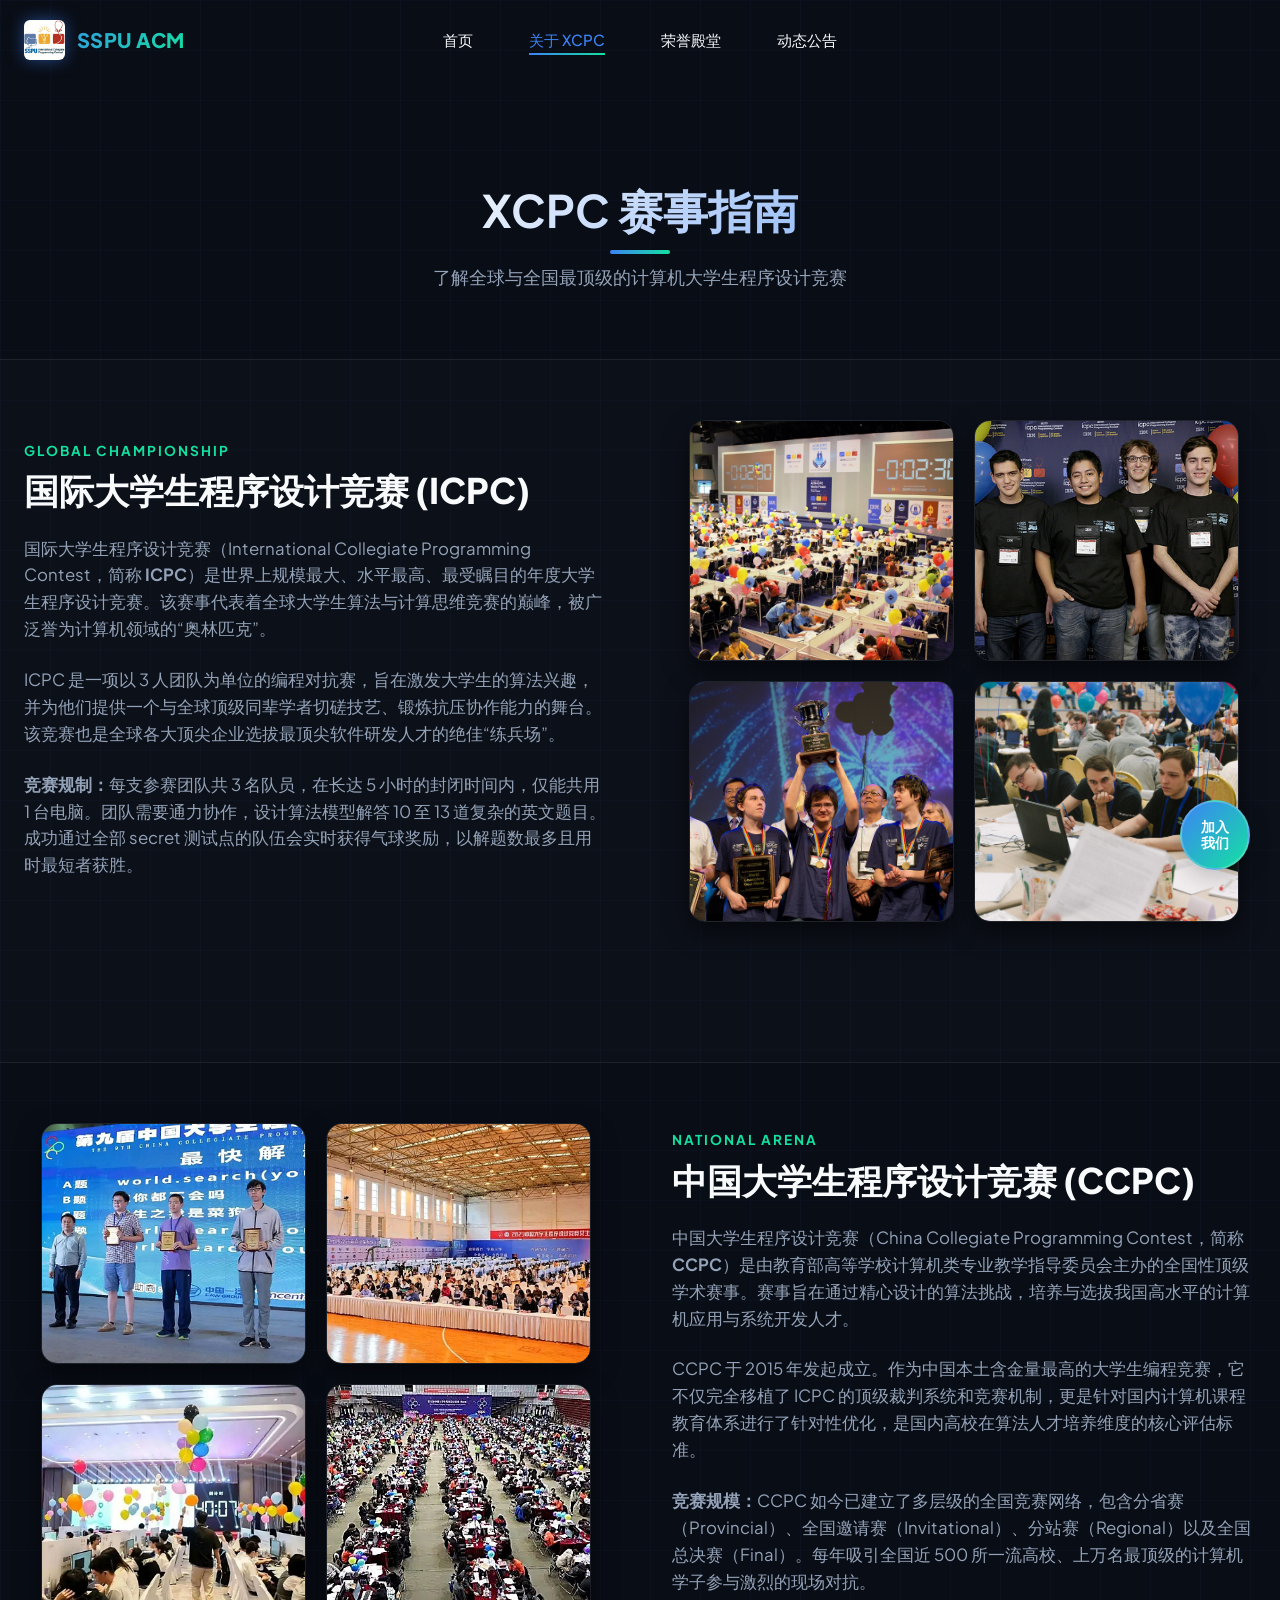
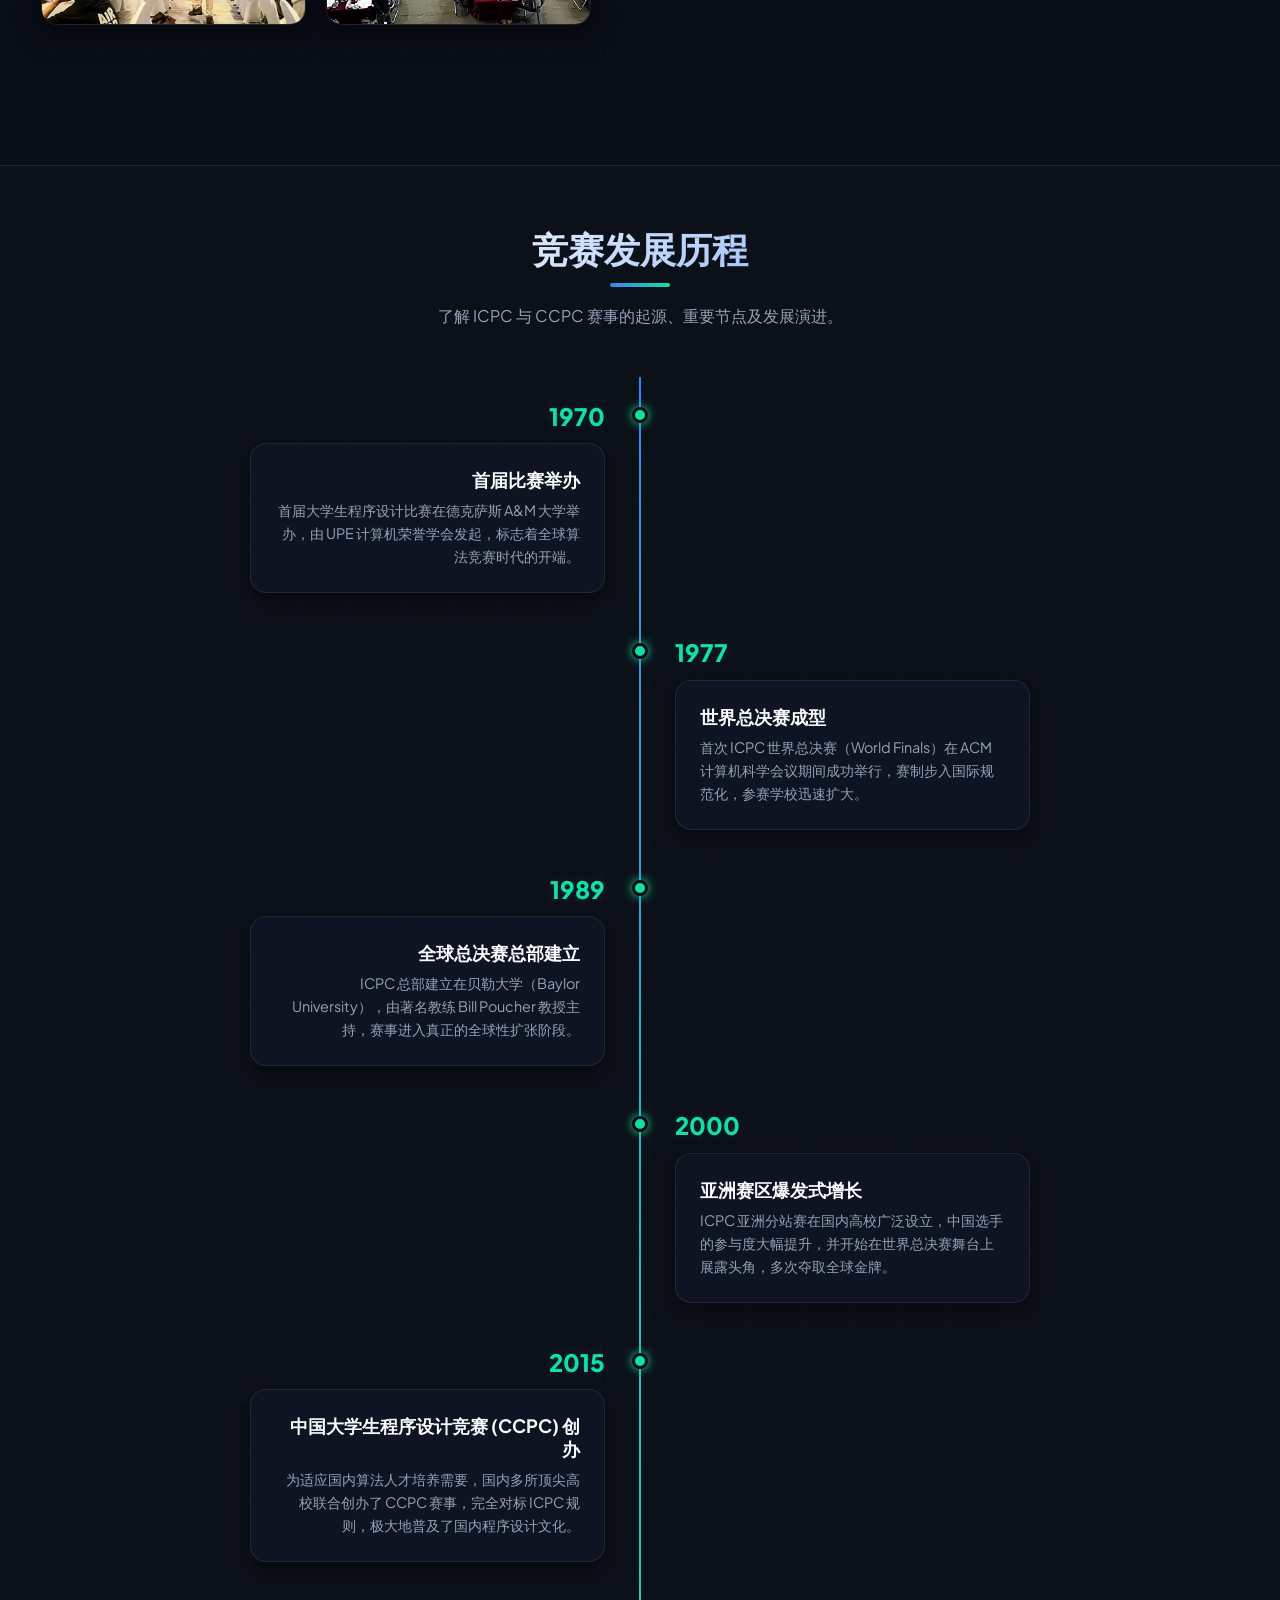
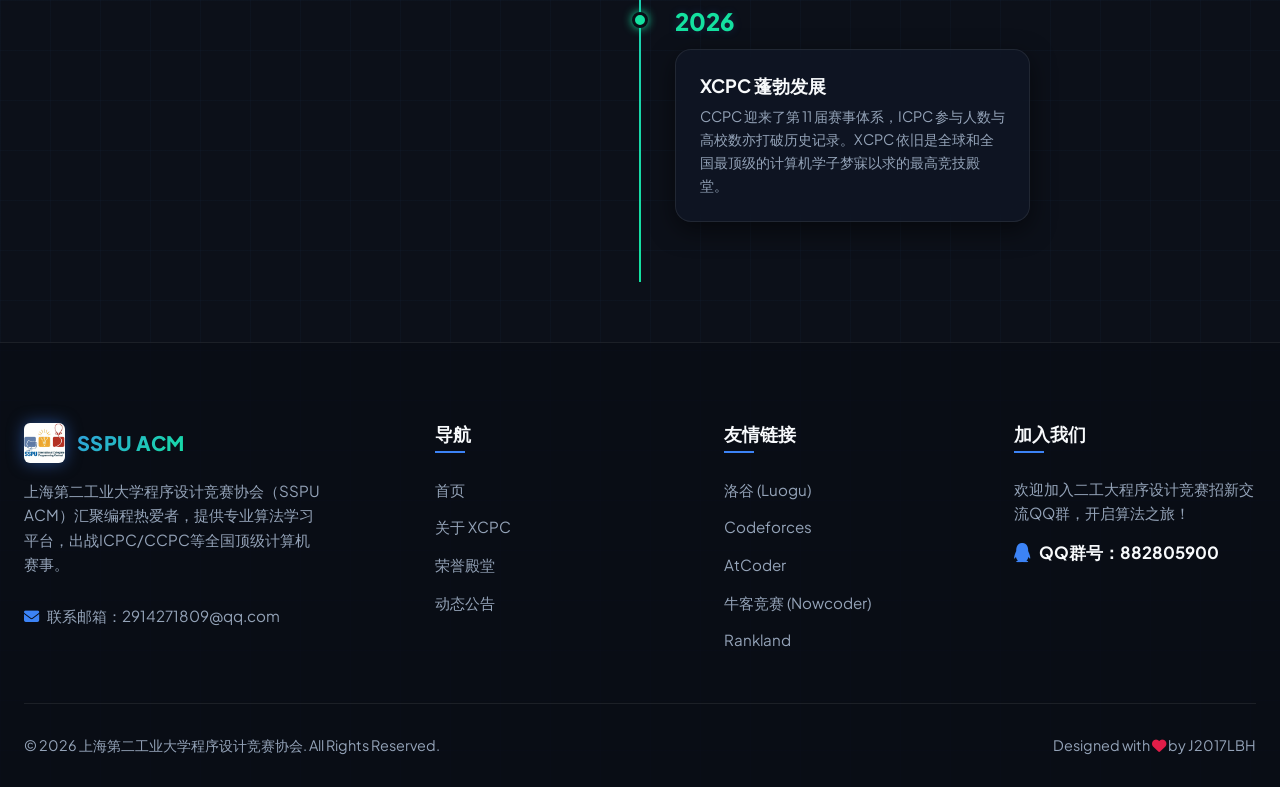
==== commit 6e75b8c6: "新增了ccpc上海市赛2025" ====
--- a/about.html
+++ b/about.html
@@ -3,8 +3,8 @@
 <head>
     <meta charset="UTF-8">
     <meta name="viewport" content="width=device-width, initial-scale=1.0">
-    <meta name="description" content="关于上海第二工业大学程序设计竞赛协会 - 了解我们的师资力量、实验室环境和面向零基础新生的算法成长路线图。">
-    <title>关于协会 - 上海第二工业大学程序设计竞赛协会</title>
+    <meta name="description" content="关于 XCPC 大学生程序设计竞赛 - 了解国际大学生程序设计竞赛（ICPC）与中国大学生程序设计竞赛（CCPC）的赛事背景、历史及历届总冠军荣誉榜。">
+    <title>XCPC 赛事信息 - 大学生程序设计竞赛介绍</title>
     <!-- Stylesheets -->
     <link rel="stylesheet" href="css/style.css">
     <!-- Font Awesome Icons -->
@@ -15,83 +15,136 @@
     <!-- Header navigation injected by components.js -->
     <div id="header-placeholder"></div>
 
-    <!-- 1. Association Introduction Section -->
-    <section class="about-section" id="about-intro">
+    <!-- 1. Page Header (XCPC Title Banner) -->
+    <section class="about-section" id="xcpc-overview" style="padding-bottom: 20px; text-align: center;">
+        <div class="container" style="margin-top: 2rem;">
+            <h1 class="section-title" style="font-size: 2.8rem; margin-bottom: 0.5rem;">XCPC 赛事指南</h1>
+            <p style="color: var(--text-muted); font-size: 1.15rem; max-width: 600px; margin: 0 auto 3rem;">了解全球与全国最顶级的计算机大学生程序设计竞赛</p>
+        </div>
+    </section>
+
+    <!-- 2. About ICPC Section -->
+    <section style="padding: 60px 0; border-top: 1px solid var(--border-color); background: rgba(255, 255, 255, 0.01);">
         <div class="container">
-            <h2 class="section-title">关于我们</h2>
-            <div class="about-intro-text" style="max-width: 800px; margin: 0 auto 80px; text-align: left;">
-                <p>上海第二工业大学程序设计竞赛协会是计算机与信息工程学院下的以算法和编程竞赛为核心的学术科技类社团。协会主要负责组织和指导我校学生参加国际大学生程序设计竞赛（ICPC）、中国大学生程序设计竞赛（CCPC）、团体程序设计天梯赛（GPLT）和蓝桥杯软件设计大赛。</p>
-                <p>我们拥有独立备赛使用的算法训练室28号楼705，室内配备有稳定的千兆网络、专用练习电脑。通过"以赛促学，学赛共进"的模式，发掘和培养优秀的软件设计后备人才。</p>
-                <p>在这里，每一位零基础或已具备一定底子的算法爱好者，都能通过层层磨练，完成从代码小白到金牌选手的华丽蜕变。</p>
+            <div class="about-intro-grid">
+                <div class="about-intro-text">
+                    <span style="font-size: 0.85rem; text-transform: uppercase; letter-spacing: 2px; color: var(--accent-color); font-weight: 700; display: block; margin-bottom: 0.5rem;">Global Championship</span>
+                    <h2 style="font-size: 2.2rem; font-weight: 800; color: var(--text-color); margin-bottom: 1.5rem; line-height: 1.2;">
+                        国际大学生程序设计竞赛 (ICPC)
+                    </h2>
+                    <p>
+                        国际大学生程序设计竞赛（International Collegiate Programming Contest，简称 <strong>ICPC</strong>）是世界上规模最大、水平最高、最受瞩目的年度大学生程序设计竞赛。该赛事代表着全球大学生算法与计算思维竞赛的巅峰，被广泛誉为计算机领域的“奥林匹克”。
+                    </p>
+                    <p>
+                        ICPC 是一项以 3 人团队为单位的编程对抗赛，旨在激发大学生的算法兴趣，并为他们提供一个与全球顶级同辈学者切磋技艺、锻炼抗压协作能力的舞台。该竞赛也是全球各大顶尖企业选拔最顶尖软件研发人才的绝佳“练兵场”。
+                    </p>
+                    <p>
+                        <strong>竞赛规制：</strong>每支参赛团队共 3 名队员，在长达 5 小时的封闭时间内，仅能共用 1 台电脑。团队需要通力协作，设计算法模型解答 10 至 13 道复杂的英文题目。成功通过全部 secret 测试点的队伍会实时获得气球奖励，以解题数最多且用时最短者获胜。
+                    </p>
+                </div>
+                <div class="image-gallery-grid">
+                    <img src="images/icpc1.jpg" alt="ICPC Competition Scene">
+                    <img src="images/icpc2.jpg" alt="ICPC Team Coding">
+                    <img src="images/icpc3.jpg" alt="ICPC Awards Stage">
+                    <img src="images/icpc4.jpg" alt="ICPC Participants Arena">
+                </div>
             </div>
         </div>
     </section>
 
-    <!-- 2. Interactive Learning Roadmap Section -->
-    <section class="roadmap-section" id="roadmap">
+    <!-- 3. About CCPC Section -->
+    <section style="padding: 60px 0; border-top: 1px solid var(--border-color);">
         <div class="container">
-            <h2 class="section-title">算法选手成长路线图</h2>
-            <p style="text-align: center; color: var(--text-muted); max-width: 600px; margin: -2rem auto 3rem;">我们针对零基础同学量身定制的四年阶梯式算法学习成长路线，为你铺平算法竞赛的升级之路。</p>
+            <div class="about-intro-grid" style="grid-template-columns: 1fr 1fr;">
+                <div class="image-gallery-grid" style="grid-column: 1; grid-row: 1;">
+                    <img src="images/ccpc1.jpg" alt="CCPC Awards Ceremony">
+                    <img src="images/ccpc2.jpg" alt="CCPC Contest Gym">
+                    <img src="images/ccpc3.jpg" alt="CCPC Active Arena">
+                    <img src="images/ccpc4.jpg" alt="CCPC High-Angle Gym Floor">
+                </div>
+                <div class="about-intro-text" style="grid-column: 2; grid-row: 1;">
+                    <span style="font-size: 0.85rem; text-transform: uppercase; letter-spacing: 2px; color: var(--accent-color); font-weight: 700; display: block; margin-bottom: 0.5rem;">National Arena</span>
+                    <h2 style="font-size: 2.2rem; font-weight: 800; color: var(--text-color); margin-bottom: 1.5rem; line-height: 1.2;">
+                        中国大学生程序设计竞赛 (CCPC)
+                    </h2>
+                    <p>
+                        中国大学生程序设计竞赛（China Collegiate Programming Contest，简称 <strong>CCPC</strong>）是由教育部高等学校计算机类专业教学指导委员会主办的全国性顶级学术赛事。赛事旨在通过精心设计的算法挑战，培养与选拔我国高水平的计算机应用与系统开发人才。
+                    </p>
+                    <p>
+                        CCPC 于 2015 年发起成立。作为中国本土含金量最高的大学生编程竞赛，它不仅完全移植了 ICPC 的顶级裁判系统和竞赛机制，更是针对国内计算机课程教育体系进行了针对性优化，是国内高校在算法人才培养维度的核心评估标准。
+                    </p>
+                    <p>
+                        <strong>竞赛规模：</strong>CCPC 如今已建立了多层级的全国竞赛网络，包含分省赛（Provincial）、全国邀请赛（Invitational）、分站赛（Regional）以及全国总决赛（Final）。每年吸引全国近 500 所一流高校、上万名最顶级的计算机学子参与激烈的现场对抗。
+                    </p>
+                </div>
+            </div>
+        </div>
+    </section>
+
+    <!-- 4. XCPC History Section -->
+    <section style="padding: 60px 0; border-top: 1px solid var(--border-color); background: rgba(255, 255, 255, 0.01);">
+        <div class="container">
+            <h2 class="section-title">竞赛发展历程</h2>
+            <p style="text-align: center; color: var(--text-muted); max-width: 600px; margin: -2rem auto 3rem;">了解 ICPC 与 CCPC 赛事的起源、重要节点及发展演进。</p>
             
-            <div class="roadmap-timeline">
-                <!-- Stage 1 -->
-                <div class="timeline-item">
-                    <div class="timeline-dot"></div>
-                    <div class="timeline-content">
-                        <h3>第一阶段：语法基础与电子扫盲</h3>
-                        <p>学习C/C++基础编程语法，熟悉输入输出、循环控制语句、一维/二维数组的应用。学习如何在本地配置VS Code和g++编译器环境，熟练使用基础终端指令。</p>
-                        <div class="timeline-resources">
-                            <span class="resource-tag">C++ Primer Plus</span>
-                            <span class="resource-tag">洛谷 [入门1] 题单</span>
-                            <span class="resource-tag">VS Code 环境配置</span>
-                        </div>
+            <div class="xcpc-timeline">
+                <div class="xcpc-timeline-item">
+                    <div class="xcpc-timeline-dot"></div>
+                    <div class="xcpc-timeline-date">1970</div>
+                    <div class="xcpc-timeline-content">
+                        <h3>首届比赛举办</h3>
+                        <p>首届大学生程序设计比赛在德克萨斯 A&M 大学举办，由 UPE 计算机荣誉学会发起，标志着全球算法竞赛时代的开端。</p>
                     </div>
                 </div>
                 
-                <!-- Stage 2 -->
-                <div class="timeline-item">
-                    <div class="timeline-dot"></div>
-                    <div class="timeline-content">
-                        <h3>第二阶段：基础算法与 STL 容器</h3>
-                        <p>掌握排序与检索（二分查找）、高精度计算、前缀和与差分、双指针法和贪心策略。学习并熟练运用C++ Standard Template Library (STL)，如 vector, map, set, queue, stack 等数据结构。</p>
-                        <div class="timeline-resources">
-                            <span class="resource-tag">洛谷 [算法1-1]</span>
-                            <span class="resource-tag">Codeforces Div.3/Div.4</span>
-                            <span class="resource-tag">AtCoder ABC A-C 题</span>
-                        </div>
+                <div class="xcpc-timeline-item">
+                    <div class="xcpc-timeline-dot"></div>
+                    <div class="xcpc-timeline-date">1977</div>
+                    <div class="xcpc-timeline-content">
+                        <h3>世界总决赛成型</h3>
+                        <p>首次 ICPC 世界总决赛（World Finals）在 ACM 计算机科学会议期间成功举行，赛制步入国际规范化，参赛学校迅速扩大。</p>
                     </div>
                 </div>
                 
-                <!-- Stage 3 -->
-                <div class="timeline-item">
-                    <div class="timeline-dot"></div>
-                    <div class="timeline-content">
-                        <h3>第三阶段：数据结构与中级算法</h3>
-                        <p>深入学习基础图论（DFS/BFS深度与广度优先搜索、Dijkstra单源最短路径、Kruskal最小生成树）、基础动态规划（背包问题、线性DP）及常用基础数学算法（素数筛、最大公约数、快速幂）。</p>
-                        <div class="timeline-resources">
-                            <span class="resource-tag">《算法竞赛进阶指南》</span>
-                            <span class="resource-tag">AtCoder ABC D-E 题</span>
-                            <span class="resource-tag">Codeforces Div.2 B-C</span>
-                        </div>
+                <div class="xcpc-timeline-item">
+                    <div class="xcpc-timeline-dot"></div>
+                    <div class="xcpc-timeline-date">1989</div>
+                    <div class="xcpc-timeline-content">
+                        <h3>全球总决赛总部建立</h3>
+                        <p>ICPC 总部建立在贝勒大学（Baylor University），由著名教练 Bill Poucher 教授主持，赛事进入真正的全球性扩张阶段。</p>
                     </div>
                 </div>
                 
-                <!-- Stage 4 -->
-                <div class="timeline-item">
-                    <div class="timeline-dot"></div>
-                    <div class="timeline-content">
-                        <h3>第四阶段：高级算法与真题实战</h3>
-                        <p>学习高级数据结构（线段树、树状数组、并查集优化、强连通分量）、高级DP（区间DP、状压DP）。研究ICPC/CCPC历年亚洲区域赛真题，磨砺3人组队配合默契、战术分工及应对高压的解题能力。</p>
-                        <div class="timeline-resources">
-                            <span class="resource-tag">ICPC 区域赛真题</span>
-                            <span class="resource-tag">CCPC 组队模拟赛</span>
-                            <span class="resource-tag">模板源程序集锦 (Template)</span>
-                        </div>
+                <div class="xcpc-timeline-item">
+                    <div class="xcpc-timeline-dot"></div>
+                    <div class="xcpc-timeline-date">2000</div>
+                    <div class="xcpc-timeline-content">
+                        <h3>亚洲赛区爆发式增长</h3>
+                        <p>ICPC 亚洲分站赛在国内高校广泛设立，中国选手的参与度大幅提升，并开始在世界总决赛舞台上展露头角，多次夺取全球金牌。</p>
+                    </div>
+                </div>
+                
+                <div class="xcpc-timeline-item">
+                    <div class="xcpc-timeline-dot"></div>
+                    <div class="xcpc-timeline-date">2015</div>
+                    <div class="xcpc-timeline-content">
+                        <h3>中国大学生程序设计竞赛 (CCPC) 创办</h3>
+                        <p>为适应国内算法人才培养需要，国内多所顶尖高校联合创办了 CCPC 赛事，完全对标 ICPC 规则，极大地普及了国内程序设计文化。</p>
+                    </div>
+                </div>
+                
+                <div class="xcpc-timeline-item">
+                    <div class="xcpc-timeline-dot"></div>
+                    <div class="xcpc-timeline-date">2026</div>
+                    <div class="xcpc-timeline-content">
+                        <h3>XCPC 蓬勃发展</h3>
+                        <p>CCPC 迎来了第 11 届赛事体系，ICPC 参与人数与高校数亦打破历史记录。XCPC 依旧是全球和全国最顶级的计算机学子梦寐以求的最高竞技殿堂。</p>
                     </div>
                 </div>
             </div>
         </div>
     </section>
+
 
     <!-- Footer placeholder injected by components.js -->
     <div id="footer-placeholder"></div>
@@ -100,4 +153,4 @@
     <script src="js/components.js"></script>
     <script src="js/main.js"></script>
 </body>
-</html>
+</html>
--- a/css/style.css
+++ b/css/style.css
@@ -68,6 +68,10 @@
     --visualizer-bar-compare: #dc2626;
 }
 
+html {
+    overflow-x: hidden;
+}
+
 /* --- Reset & Global styles --- */
 * {
     margin: 0;
@@ -217,6 +221,7 @@
     align-items: center;
     padding: 20px 0;
     transition: padding 0.4s ease;
+    position: relative;
 }
 
 header.scrolled {
@@ -253,6 +258,14 @@
     display: flex;
     align-items: center;
     gap: 2rem;
+}
+
+@media (min-width: 769px) {
+    .nav-menu {
+        position: absolute;
+        left: 50%;
+        transform: translateX(-50%);
+    }
 }
 
 .nav-link {
@@ -1319,6 +1332,19 @@
 
 .alumni-card {
     text-align: center;
+    display: flex;
+    flex-direction: column;
+    align-items: center;
+    height: 100%;
+}
+
+.alumni-card > div:last-child {
+    margin-top: auto;
+    width: 100%;
+    display: flex;
+    justify-content: center;
+    gap: 10px;
+    flex-wrap: wrap;
 }
 
 .alumni-avatar {
@@ -1429,6 +1455,9 @@
 }
 
 .highlight-award-img {
+    position: absolute;
+    top: 0;
+    left: 0;
     width: 100%;
     height: 100%;
     object-fit: cover;
@@ -1762,6 +1791,7 @@
     
     .timeline-dot {
         left: 14px !important;
+        right: auto !important;
     }
     
     .timeline-resources {
@@ -1781,19 +1811,27 @@
         padding-bottom: 30px;
     }
 
-    /* Horizontal card layout on mobile */
+    /* Vertical stacked card layout on mobile */
     .highlight-awards-grid {
         grid-template-columns: 1fr;
-        gap: 1rem;
+        gap: 1.5rem;
+    }
+
+    .highlight-award-card {
+        flex-direction: column !important;
+        height: auto;
     }
 
     .highlight-award-img-wrapper {
-        width: 25%;
-        min-width: 25%;
+        width: 100% !important;
+        min-width: 100% !important;
+        aspect-ratio: 16 / 10 !important;
+        border-right: none !important;
+        border-bottom: 1px solid var(--border-color) !important;
     }
 
     .highlight-award-content {
-        width: 75%;
+        width: 100% !important;
     }
 
     .highlight-award-desc {
@@ -1876,14 +1914,7 @@
         padding-bottom: 20px;
     }
 
-    .highlight-award-img-wrapper {
-        width: 22%;
-        min-width: 22%;
-    }
-
-    .highlight-award-content {
-        width: 78%;
-    }
+
 
     .highlight-award-card h3 {
         font-size: 0.82rem;
@@ -1941,3 +1972,358 @@
     }
 }
 
+/* --- Outstanding Alumni Grid Layout Fixes --- */
+.outstanding-alumni-grid {
+    display: grid !important;
+    grid-template-columns: repeat(3, 1fr) !important;
+    grid-auto-rows: 1fr !important;
+    gap: 2.5rem !important;
+    justify-items: center !important;
+}
+
+@media (max-width: 1024px) {
+    .outstanding-alumni-grid {
+        grid-template-columns: repeat(2, 1fr) !important;
+        gap: 2rem !important;
+        justify-items: center !important;
+    }
+}
+
+@media (max-width: 768px) {
+    .outstanding-alumni-grid {
+        grid-template-columns: 1fr !important;
+        grid-auto-rows: auto !important;
+        gap: 1.5rem !important;
+        justify-items: center !important;
+    }
+}
+
+
+/* --- ABOUT PAGE SPECIFIC IMAGE STYLES --- */
+.about-intro-visual img {
+    width: 100%;
+    height: 100%;
+    object-fit: cover;
+    transition: transform 0.8s cubic-bezier(0.165, 0.84, 0.44, 1);
+}
+
+.about-intro-visual:hover img {
+    transform: scale(1.05);
+}
+
+/* --- XCPC 2x2 IMAGE GALLERY GRID --- */
+.image-gallery-grid {
+    display: grid;
+    grid-template-columns: repeat(2, 1fr);
+    gap: 1.25rem;
+    width: 100%;
+    max-width: 550px;
+    margin: 0 auto;
+}
+
+.image-gallery-grid img {
+    width: 100%;
+    aspect-ratio: 1.1;
+    object-fit: cover;
+    border-radius: var(--border-radius-md);
+    border: 1px solid var(--border-color);
+    box-shadow: 0 10px 25px var(--shadow-color);
+    transition: transform 0.6s cubic-bezier(0.165, 0.84, 0.44, 1), box-shadow 0.6s ease;
+}
+
+.image-gallery-grid img:hover {
+    transform: translateY(-8px) scale(1.03);
+    box-shadow: 0 15px 30px rgba(59, 130, 246, 0.25);
+    border-color: var(--primary-color);
+}
+
+/* --- XCPC TIMELINE STYLES --- */
+.xcpc-timeline {
+    position: relative;
+    max-width: 850px;
+    margin: 3rem auto 0;
+    padding: 20px 0;
+}
+
+.xcpc-timeline::before {
+    content: '';
+    position: absolute;
+    top: 0;
+    bottom: 0;
+    left: 50%;
+    width: 2px;
+    background: linear-gradient(180deg, var(--primary-color), var(--accent-color));
+    transform: translateX(-50%);
+}
+
+.xcpc-timeline-item {
+    position: relative;
+    width: 50%;
+    padding: 0 35px;
+    margin-bottom: 40px;
+    box-sizing: border-box;
+}
+
+.xcpc-timeline-item:nth-child(odd) {
+    left: 0;
+    text-align: right;
+}
+
+.xcpc-timeline-item:nth-child(even) {
+    left: 50%;
+    text-align: left;
+}
+
+.xcpc-timeline-date {
+    font-size: 1.5rem;
+    font-weight: 800;
+    color: var(--accent-color);
+    margin-bottom: 0.5rem;
+    text-shadow: 0 0 10px rgba(59, 130, 246, 0.2);
+}
+
+.xcpc-timeline-content {
+    padding: 1.5rem;
+    background: var(--card-bg);
+    border: 1px solid var(--border-color);
+    border-radius: var(--border-radius-md);
+    backdrop-filter: blur(10px);
+    box-shadow: 0 8px 25px var(--shadow-color);
+    transition: transform 0.3s ease, border-color 0.3s ease;
+}
+
+.xcpc-timeline-content:hover {
+    transform: translateY(-3px);
+    border-color: var(--primary-color);
+}
+
+.xcpc-timeline-content h3 {
+    font-size: 1.15rem;
+    font-weight: 700;
+    color: var(--text-color);
+    margin-bottom: 0.5rem;
+}
+
+.xcpc-timeline-content p {
+    font-size: 0.9rem;
+    color: var(--text-muted);
+    line-height: 1.6;
+    margin: 0;
+}
+
+.xcpc-timeline-dot {
+    position: absolute;
+    top: 10px;
+    width: 16px;
+    height: 16px;
+    border-radius: 50%;
+    background: var(--accent-color);
+    border: 3px solid var(--bg-color);
+    box-shadow: 0 0 10px var(--accent-color);
+    z-index: 2;
+}
+
+.xcpc-timeline-item:nth-child(odd) .xcpc-timeline-dot {
+    right: -8px;
+}
+
+.xcpc-timeline-item:nth-child(even) .xcpc-timeline-dot {
+    left: -8px;
+}
+
+/* --- FAQ ACCORDION STYLES --- */
+.faq-container {
+    max-width: 900px;
+    margin: 3rem auto 0;
+}
+
+.faq-details {
+    background: var(--card-bg);
+    border: 1px solid var(--border-color);
+    border-radius: var(--border-radius-md);
+    margin-bottom: 1.2rem;
+    overflow: hidden;
+    box-shadow: 0 4px 15px var(--shadow-color);
+    transition: all 0.3s ease;
+}
+
+.faq-details[open] {
+    border-color: var(--primary-color);
+    box-shadow: 0 8px 25px rgba(59, 130, 246, 0.15);
+}
+
+.faq-summary {
+    padding: 1.25rem 1.75rem;
+    font-size: 1.1rem;
+    font-weight: 700;
+    color: var(--text-color);
+    cursor: pointer;
+    display: flex;
+    justify-content: space-between;
+    align-items: center;
+    user-select: none;
+    list-style: none;
+}
+
+.faq-summary::-webkit-details-marker {
+    display: none;
+}
+
+.faq-summary:hover {
+    color: var(--primary-color);
+}
+
+.summary-chevron {
+    transition: transform 0.3s ease;
+    font-size: 0.95rem;
+    color: var(--text-muted);
+}
+
+.faq-details[open] .summary-chevron {
+    transform: rotate(180deg);
+    color: var(--primary-color);
+}
+
+.faq-content {
+    padding: 0 1.75rem 1.5rem;
+    color: var(--text-muted);
+    line-height: 1.6;
+    font-size: 0.95rem;
+    border-top: 1px solid rgba(255, 255, 255, 0.03);
+}
+
+[data-theme="light"] .faq-content {
+    border-top: 1px solid rgba(0, 0, 0, 0.03);
+}
+
+/* --- WINNERS / CHAMPIONS GRID STYLES --- */
+.winners-section-title {
+    font-size: 1.6rem;
+    font-weight: 800;
+    color: var(--text-color);
+    margin: 3rem 0 1.5rem;
+    text-align: center;
+    display: flex;
+    align-items: center;
+    justify-content: center;
+    gap: 10px;
+}
+
+.winners-section-title i {
+    color: #fbbf24;
+}
+
+.winners-grid {
+    display: grid;
+    grid-template-columns: repeat(3, 1fr);
+    gap: 2rem;
+    margin-bottom: 4rem;
+}
+
+.winner-card {
+    height: 100%;
+    overflow: hidden;
+    display: flex;
+    flex-direction: column;
+    align-items: center;
+    text-align: center;
+}
+
+.winner-img-wrapper {
+    width: 100%;
+    height: 190px;
+    overflow: hidden;
+    border-bottom: 1px solid var(--border-color);
+}
+
+.winner-img-wrapper img {
+    width: 100%;
+    height: 100%;
+    object-fit: cover;
+    transition: transform 0.6s cubic-bezier(0.165, 0.84, 0.44, 1);
+}
+
+.winner-card:hover .winner-img-wrapper img {
+    transform: scale(1.05);
+}
+
+.winner-content {
+    padding: 1.5rem;
+    display: flex;
+    flex-direction: column;
+    gap: 0.5rem;
+    flex-grow: 1;
+}
+
+.winner-year {
+    font-size: 1.4rem;
+    font-weight: 800;
+    color: var(--accent-color);
+    margin-bottom: 0.2rem;
+}
+
+.winner-title {
+    font-size: 1.15rem;
+    font-weight: 700;
+    color: var(--text-color);
+    margin-bottom: 0.1rem;
+}
+
+.winner-school {
+    font-size: 0.9rem;
+    color: var(--primary-color);
+    font-weight: 600;
+    margin-bottom: 0.4rem;
+}
+
+.winner-desc {
+    font-size: 0.85rem;
+    color: var(--text-muted);
+    line-height: 1.5;
+    margin: 0;
+}
+
+/* --- RESPONSIVE ADJUSTMENTS --- */
+@media (max-width: 1024px) {
+    .winners-grid {
+        grid-template-columns: repeat(2, 1fr);
+        gap: 1.5rem;
+    }
+}
+
+@media (max-width: 768px) {
+    .image-gallery-grid {
+        gap: 0.75rem;
+        margin-top: 1.5rem;
+    }
+    
+    .xcpc-timeline::before {
+        left: 20px;
+    }
+    
+    .xcpc-timeline-item {
+        width: 100%;
+        padding-left: 45px;
+        padding-right: 0;
+        text-align: left !important;
+    }
+    
+    .xcpc-timeline-item:nth-child(even) {
+        left: 0;
+    }
+    
+    .xcpc-timeline-dot {
+        left: 12px !important;
+        right: auto !important;
+    }
+    
+    .winners-grid {
+        grid-template-columns: 1fr;
+        gap: 1.5rem;
+    }
+    
+    .winner-img-wrapper {
+        height: 180px;
+    }
+}
+
